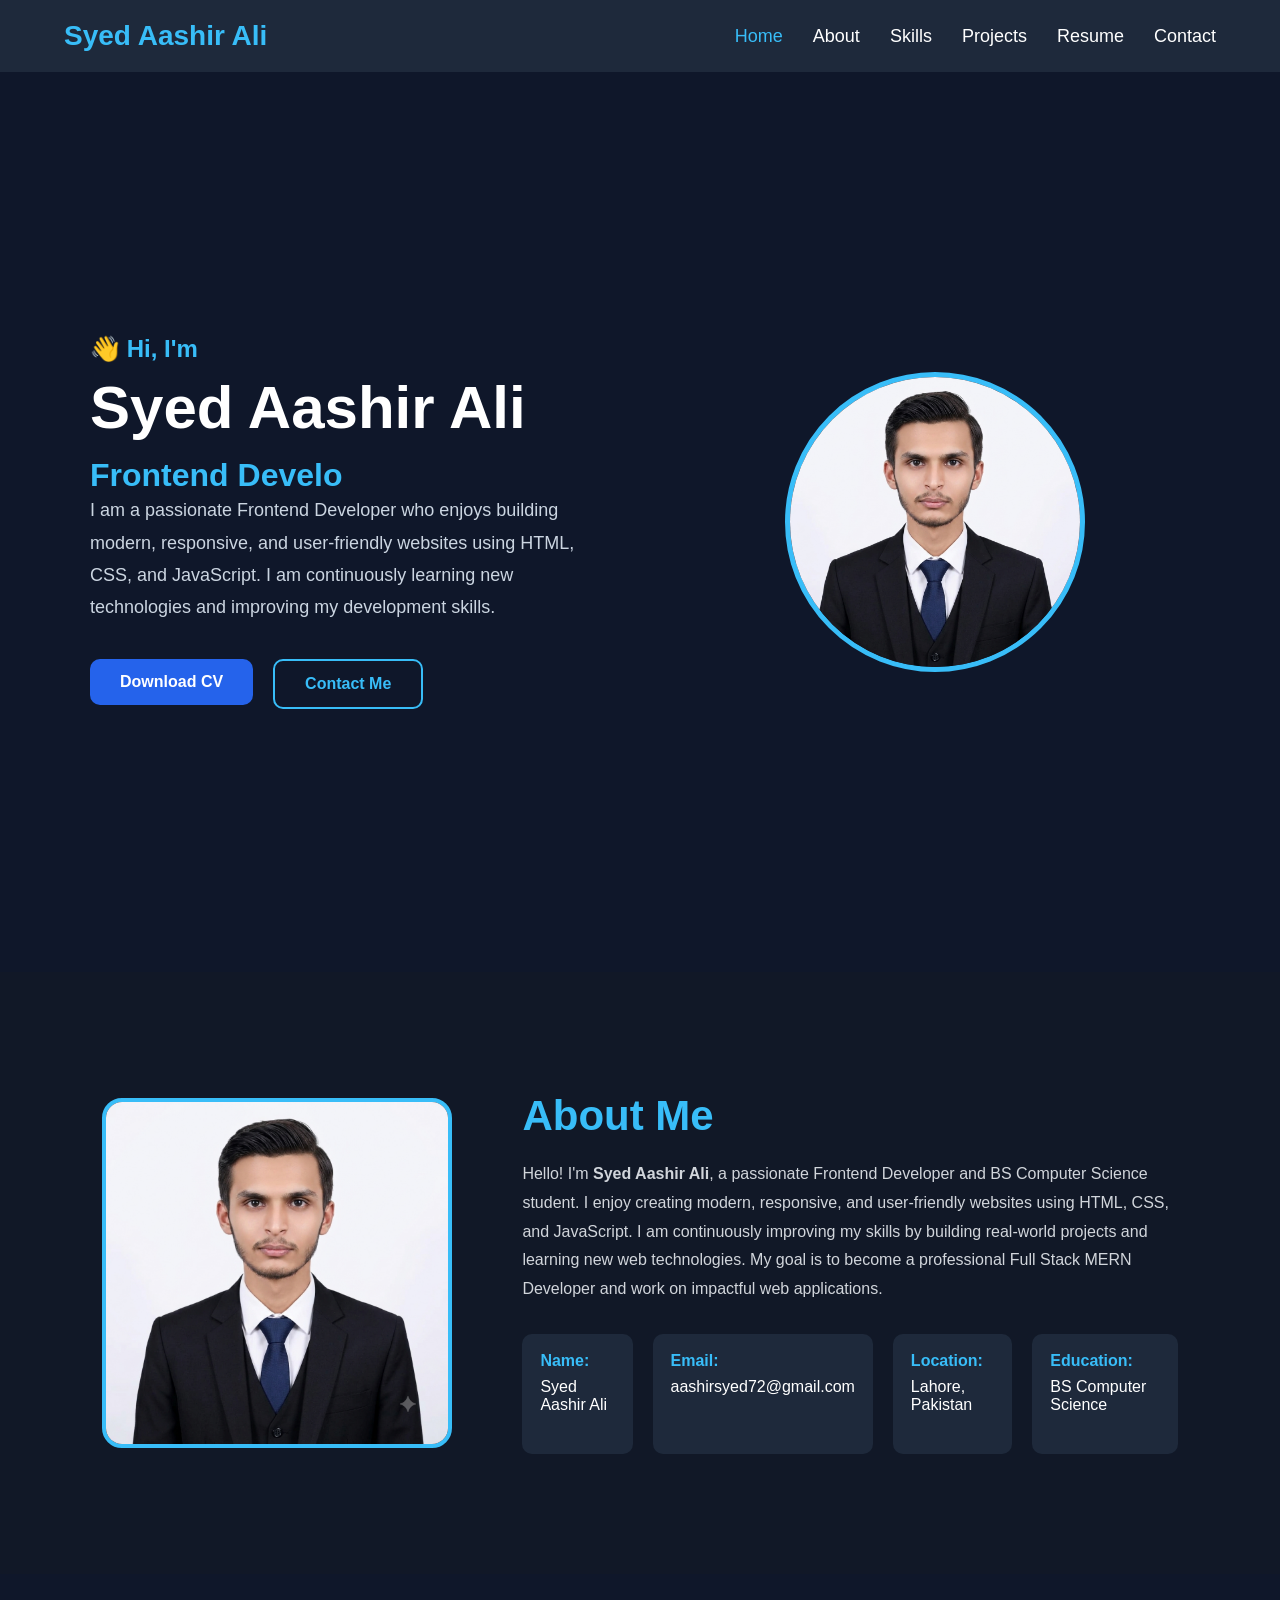
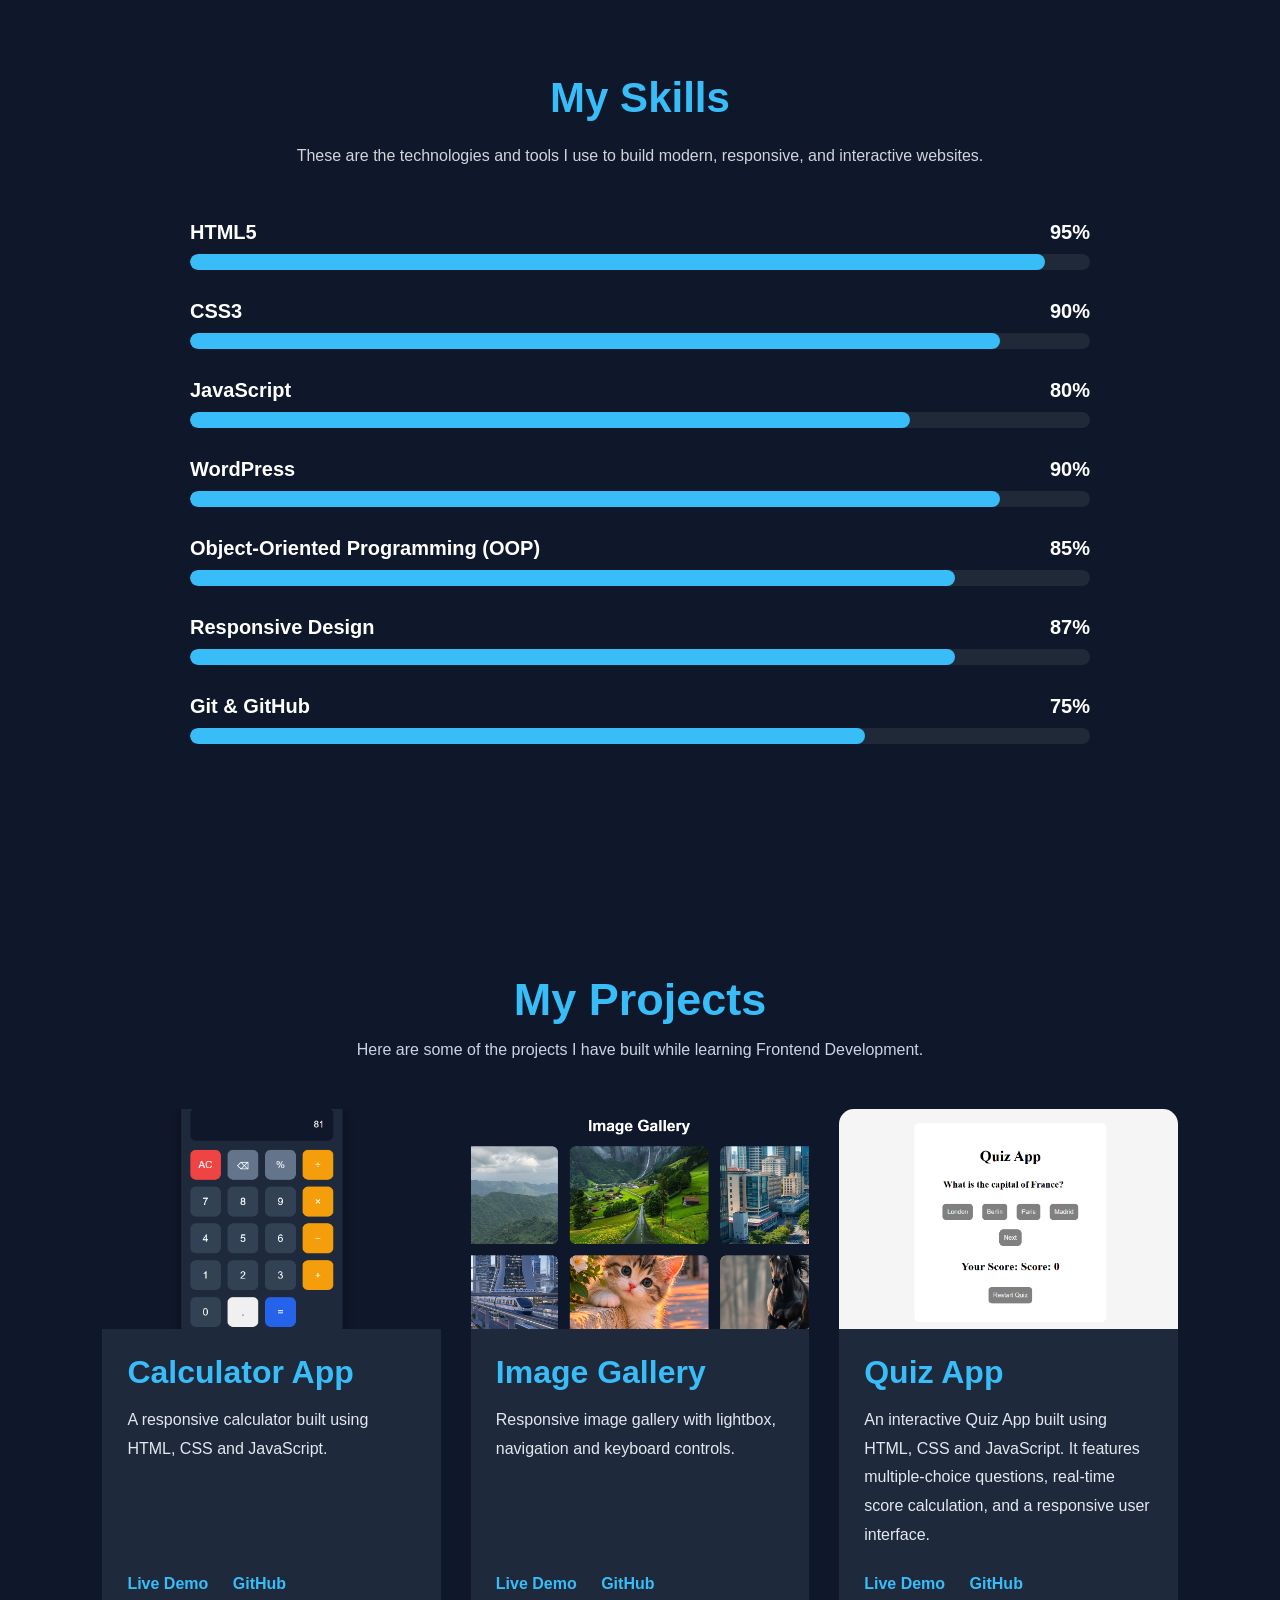
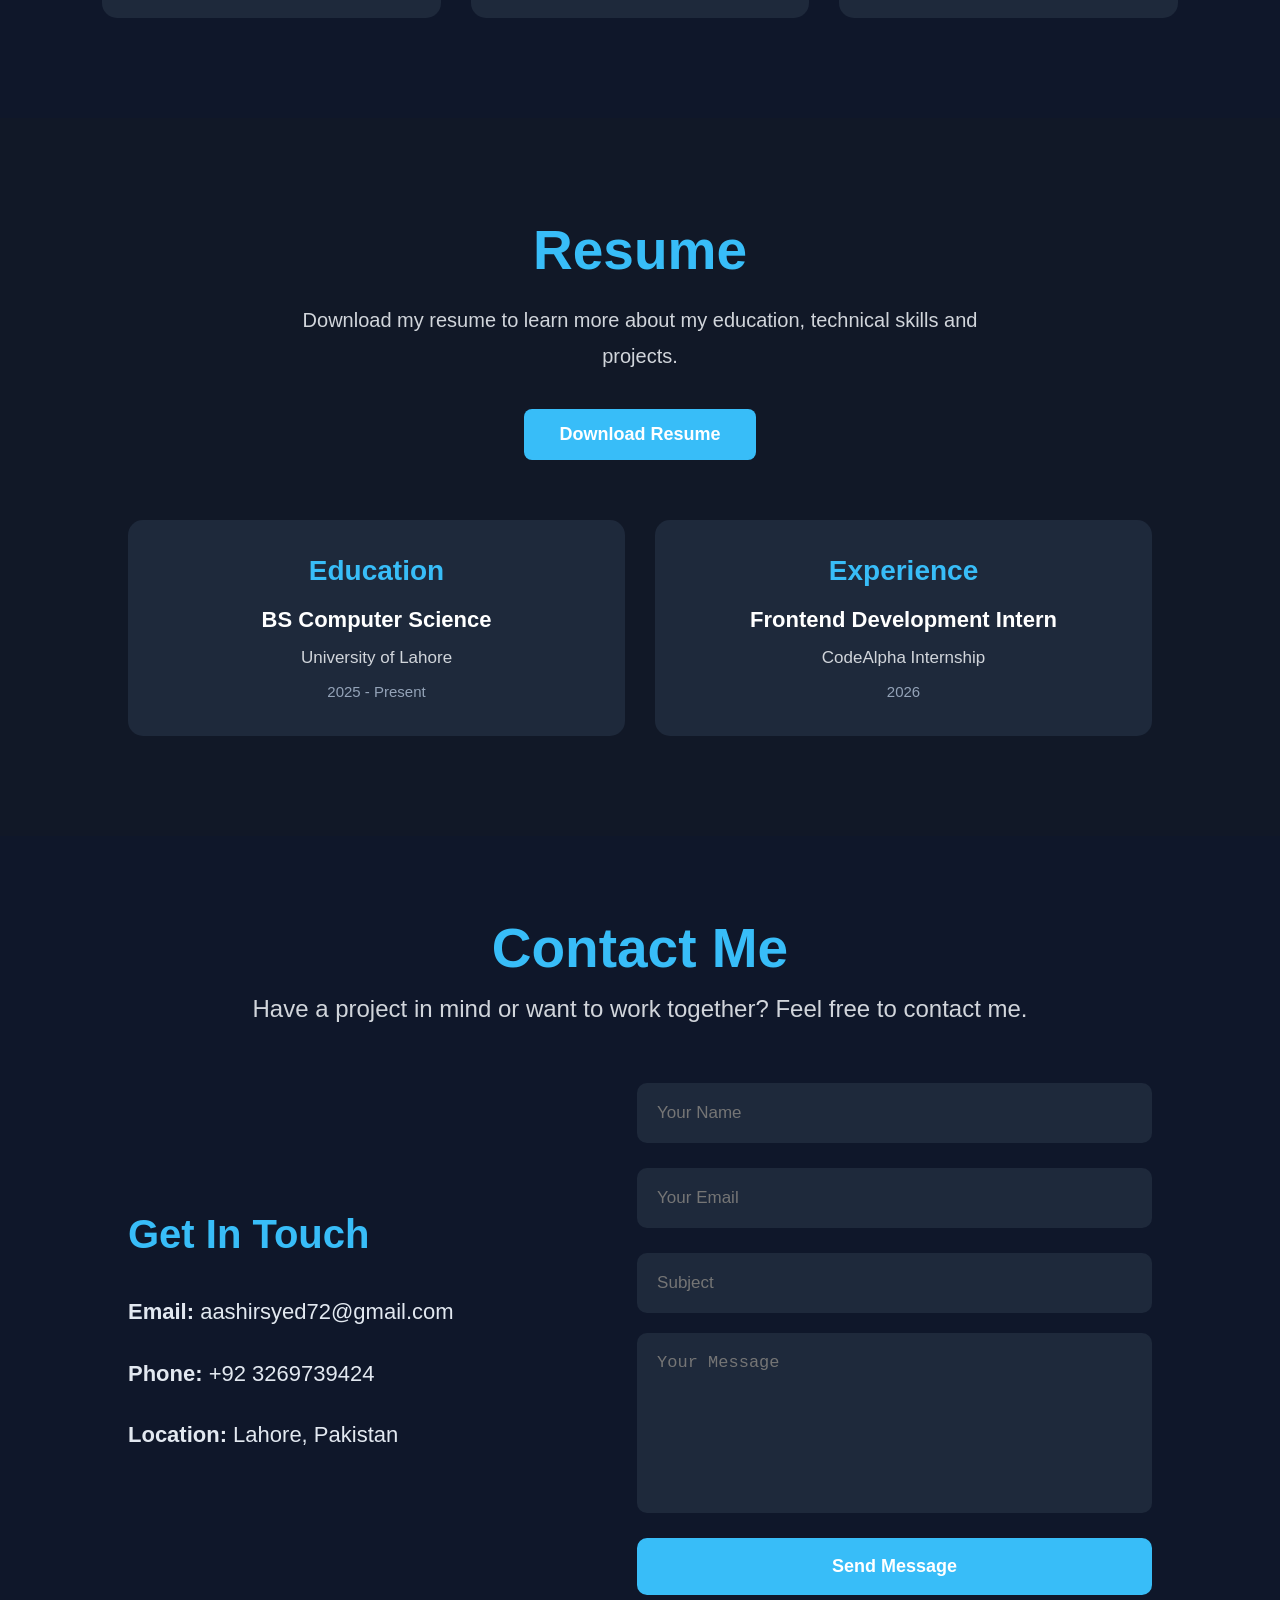
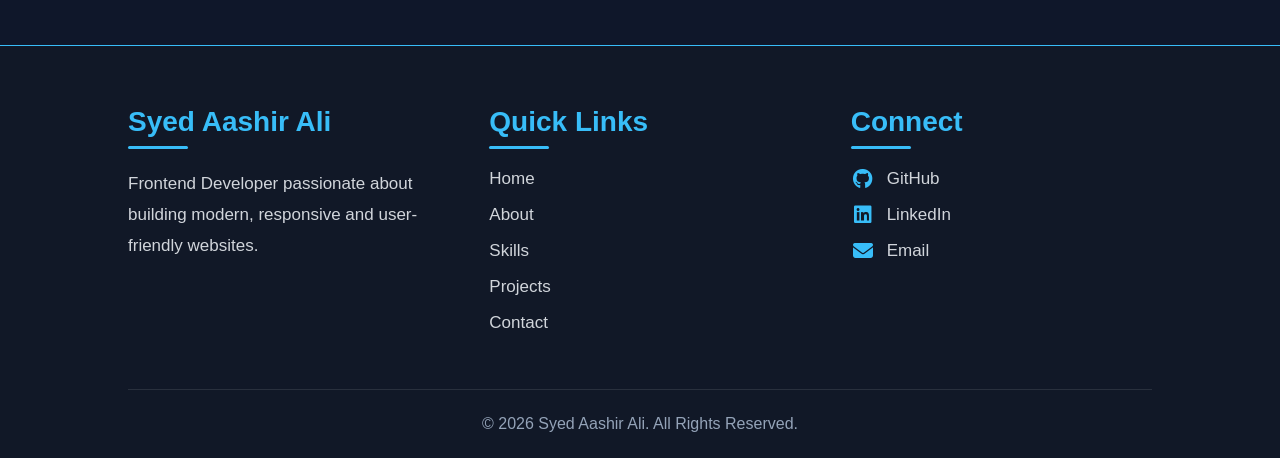
==== index.html @ c46da933 "Update index.html" ====
<!DOCTYPE html>
<html lang="en">

<head>
    <meta charset="UTF-8">
    <meta name="viewport" content="width=device-width, initial-scale=1.0">
    <title>Syed Aashir Ali | Frontend & JavaScript Developer</title>

    <meta name="description"
        content="Syed Aashir Ali - JavaScript Developer and Frontend Developer. Explore my projects, skills, resume, and web development portfolio.">

    <meta name="author" content="Syed Aashir Ali">

    <meta name="robots" content="index, follow">

    <meta property="og:title" content="Syed Aashir Ali | JavaScript Developer">

    <meta property="og:description"
        content="Explore the portfolio of Syed Aashir Ali, a JavaScript and Frontend Developer showcasing projects, skills, and web development experience.">

    <meta property="og:type" content="website">

    <meta property="og:url" content="https://aashirbycodes.github.io/CodeAlpha_Portfolio/">
    <link rel="canonical" href="https://aashirbycodes.github.io/CodeAlpha_Portfolio/">

    <link rel="stylesheet" href="style.css">
    <link rel="icon" href="Images/Profile.webp">
    <link rel="stylesheet" href="https://cdnjs.cloudflare.com/ajax/libs/font-awesome/6.7.2/css/all.min.css">

    <script type="application/ld+json">
{
  "@context": "https://schema.org",
  "@type": "Person",
  "name": "Syed Aashir Ali",
  "url": "https://aashirbycodes.github.io/CodeAlpha_Portfolio/",
  "image": "https://aashirbycodes.github.io/CodeAlpha_Portfolio/Images/Profile.webp",
  "jobTitle": "JavaScript Developer",
  "description": "JavaScript and Frontend Developer specializing in HTML, CSS, and JavaScript.",
  "sameAs": [
    "https://aashirbycodes.github.io/CodeAlpha_Portfolio/",
    "https://www.linkedin.com/in/syed-aashir-ali-5aa7aa278/"
  ]
}
</script>
</head>

<body>
    <!--Header Section-->

    <header>
        <nav class="container">
            <div class="logo">
                <h2>Syed Aashir Ali</h2>
            </div>

            <ul class="nav-links">
                <li><a href="#home">Home</a></li>
                <li><a href="#about">About</a></li>
                <li><a href="#skills">Skills</a></li>
                <li><a href="#projects">Projects</a></li>
                <li><a href="#resume">Resume</a></li>
                <li><a href="#contact">Contact</a></li>
            </ul>

            <div class="menu-btn">
                ☰
            </div>
        </nav>
    </header>


    <!--Hero Section-->

    <section id="home">
        <div class="hero-content">

            <div class="hero-text">

                <h3>👋 Hi, I'm</h3>

                <h1>Syed Aashir Ali</h1>

                <h2>
                    <span id="typing-text"></span>
                </h2>

                <p>I am a passionate Frontend Developer who enjoys building modern, responsive, and user-friendly
                    websites using HTML, CSS, and JavaScript. I am continuously learning new technologies and improving
                    my development skills.</p>

                <div class="hero-buttons">
                    <a href="Resume.pdf" download>
                        <button>Download CV</button>
                    </a>

                    <a href="#contact">
                        <button>Contact Me</button>
                    </a>
                </div>

            </div>

            <div class="hero-image">

                <img src="Images/Profile.webp" alt="profile">

            </div>

        </div>
    </section>

    <!-- About Section -->

    <section id="about">

        <div class="about-container">

            <div class="about-image">
                <img src="Images/Profile.webp" alt="Profile Image">
            </div>

            <div class="about-content">

                <h2>About Me</h2>

                <p>
                    Hello! I'm <strong>Syed Aashir Ali</strong>, a passionate Frontend Developer and BS Computer Science
                    student.
                    I enjoy creating modern, responsive, and user-friendly websites using HTML, CSS, and JavaScript.
                    I am continuously improving my skills by building real-world projects and learning new web
                    technologies.
                    My goal is to become a professional Full Stack MERN Developer and work on impactful web
                    applications.
                </p>

                <div class="about-info">

                    <div class="info-item">
                        <strong>Name:</strong>
                        <span>Syed Aashir Ali</span>
                    </div>

                    <div class="info-item">
                        <strong>Email:</strong>
                        <span>aashirsyed72@gmail.com</span>
                    </div>

                    <div class="info-item">
                        <strong>Location:</strong>
                        <span>Lahore, Pakistan</span>
                    </div>

                    <div class="info-item">
                        <strong>Education:</strong>
                        <span>BS Computer Science</span>
                    </div>

                </div>

            </div>

        </div>

    </section>


    <!-- Skills Section -->

    <section id="skills">

        <div class="skills-container">

            <h2>My Skills</h2>

            <p>
                These are the technologies and tools I use to build modern,
                responsive, and interactive websites.
            </p>

            <!-- HTML -->

            <div class="skill">
                <div class="skill-info">
                    <span>HTML5</span>
                    <span>95%</span>
                </div>

                <div class="progress-bar">
                    <div class="progress html"></div>
                </div>
            </div>

            <!-- CSS -->

            <div class="skill">
                <div class="skill-info">
                    <span>CSS3</span>
                    <span>90%</span>
                </div>

                <div class="progress-bar">
                    <div class="progress css"></div>
                </div>
            </div>

            <!-- JavaScript -->

            <div class="skill">
                <div class="skill-info">
                    <span>JavaScript</span>
                    <span>80%</span>
                </div>

                <div class="progress-bar">
                    <div class="progress js"></div>
                </div>
            </div>

            <!-- WordPress -->

            <div class="skill">
                <div class="skill-info">
                    <span>WordPress</span>
                    <span>90%</span>
                </div>

                <div class="progress-bar">
                    <div class="progress wordpress"></div>
                </div>
            </div>

            <!-- OOP -->

            <div class="skill">
                <div class="skill-info">
                    <span>Object-Oriented Programming (OOP)</span>
                    <span>85%</span>
                </div>

                <div class="progress-bar">
                    <div class="progress oop"></div>
                </div>
            </div>

            <!-- Responsive Design -->

            <div class="skill">
                <div class="skill-info">
                    <span>Responsive Design</span>
                    <span>87%</span>
                </div>

                <div class="progress-bar">
                    <div class="progress responsive"></div>
                </div>
            </div>

            <!-- Git & GitHub -->

            <div class="skill">
                <div class="skill-info">
                    <span>Git & GitHub</span>
                    <span>75%</span>
                </div>

                <div class="progress-bar">
                    <div class="progress git"></div>
                </div>
            </div>

        </div>

    </section>

    <!--Projects Section-->
    <section id="projects">

        <div class="projects-container">

            <h2>My Projects</h2>

            <p>Here are some of the projects I have built while learning Frontend Development.</p>

            <div class="project-grid">

                <div class="project-card">

                    <img src="Images/Calculator.png" alt="Calculator">

                    <div class="project-content">

                        <h3>Calculator App</h3>

                        <p>
                            A responsive calculator built using HTML, CSS and JavaScript.
                        </p>

                        <div class="project-buttons">
                            <a href="https://aashirbycodes.github.io/CodeAlpha_CalculatorProject/">Live Demo</a>
                            <a href="https://github.com/aashirbycodes/CodeAlpha_CalculatorProject">GitHub</a>
                        </div>

                    </div>

                </div>

                <div class="project-card">

                    <img src="Images/Image Gallery.png" alt="Image Gallery">

                    <div class="project-content">

                        <h3>Image Gallery</h3>

                        <p>
                            Responsive image gallery with lightbox, navigation and keyboard controls.
                        </p>

                        <div class="project-buttons">
                            <a href="https://aashirbycodes.github.io/CodeAlpha_Image-Gallery/">Live Demo</a>
                            <a href="https://github.com/aashirbycodes/CodeAlpha_Image-Gallery">GitHub</a>
                        </div>

                    </div>

                </div>

                <div class="project-card">

                    <img src="Images/Quiz App.png" alt="Quiz App">

                    <div class="project-content">

                        <h3>Quiz App</h3>

                        <p>
                            An interactive Quiz App built using HTML, CSS and JavaScript. It features multiple-choice
                            questions, real-time score calculation, and a responsive user interface.
                        </p>

                        <div class="project-buttons">
                            <a href="https://aashirbycodes.github.io/Quiz-App/">Live Demo</a>
                            <a href="https://github.com/aashirbycodes/Quiz-App">GitHub</a>
                        </div>

                    </div>

                </div>

            </div>

        </div>

    </section>

    <!--Resume Section-->

    <section id="resume">

        <div class="resume-container">

            <h2>Resume</h2>

            <p>
                Download my resume to learn more about my education,
                technical skills and projects.
            </p>

            <a href="Syed Aashir Ali CV.pdf" download class="resume-btn">
                Download Resume
            </a>

            <div class="resume-grid">

                <div class="resume-card">

                    <h3>Education</h3>

                    <h4>BS Computer Science</h4>

                    <p>University of Lahore</p>

                    <span>2025 - Present</span>

                </div>

                <div class="resume-card">

                    <h3>Experience</h3>

                    <h4>Frontend Development Intern</h4>

                    <p>CodeAlpha Internship</p>

                    <span>2026</span>

                </div>

            </div>

        </div>

    </section>

    <!-- Contact Section -->

    <section id="contact">

        <div class="contact-container">

            <h2>Contact Me</h2>

            <p>
                Have a project in mind or want to work together?
                Feel free to contact me.
            </p>

            <div class="contact-content">

                <div class="contact-info">

                    <h3>Get In Touch</h3>

                    <p><strong>Email:</strong> aashirsyed72@gmail.com</p>

                    <p><strong>Phone:</strong> +92 3269739424</p>

                    <p><strong>Location:</strong> Lahore, Pakistan</p>

                </div>

                <form class="contact-form">

                    <input type="text" placeholder="Your Name" required>
                    <small id="name-error"></small>

                    <input type="email" placeholder="Your Email" required>
                    <small id="email-error"></small>

                    <input type="text" placeholder="Subject">

                    <textarea placeholder="Your Message" rows="6"></textarea>
                    <small id="message-error"></small>

                    <button type="submit">Send Message</button>
                    <p id="success-message"></p>
                </form>

            </div>

        </div>

    </section>

    <!--Footer Section-->

    <footer>

        <div class="footer-container">

            <div class="footer-box">
                <h3>Syed Aashir Ali</h3>

                <p>
                    Frontend Developer passionate about building modern,
                    responsive and user-friendly websites.
                </p>
            </div>

            <div class="footer-box">

                <h3>Quick Links</h3>

                <a href="#home">Home</a>
                <a href="#about">About</a>
                <a href="#skills">Skills</a>
                <a href="#projects">Projects</a>
                <a href="#contact">Contact</a>

            </div>

            <div class="footer-box">

                <h3>Connect</h3>

                <a href="https://github.com/aashirbycodes" target="_blank">
                    <i class="fa-brands fa-github"></i> GitHub
                </a>

                <a href="https://www.linkedin.com/in/syed-aashir-ali-5aa7aa278/" target="_blank">
                    <i class="fa-brands fa-linkedin"></i> LinkedIn
                </a>

                <a href="mailto:aashirsyed72@gmail.com">
                    <i class="fa-solid fa-envelope"></i> Email
                </a>

            </div>

        </div>

        <div class="footer-bottom">
            <p>© 2026 Syed Aashir Ali. All Rights Reserved.</p>
        </div>

    </footer>
    <button class="scroll-top">↑</button>

    <script src="script.js"></script>
</body>

</html>
---- style.css ----
* {
    margin: 0px;
    padding: 0px;
    box-sizing: border-box;
}

body {
    font-family: Arial, Helvetica, sans-serif;
    background-color: #0f172a;
    color: white;
}

html {
    scroll-behavior: smooth;
}

.container {
    max-width: 1200px;
    width: 90%;
    margin: auto;
}

header {
    background-color: #1e293b;
    position: sticky;
    top: 0;
    z-index: 1000;
}

nav {
    display: flex;
    justify-content: space-between;
    align-items: center;
    padding: 20px 0;
}

.logo h2 {
    font-size: 28px;
    color: #38bdf8;
    cursor: pointer;
}

.nav-links {
    display: flex;
    list-style: none;
    gap: 30px;
}

.nav-links a {
    text-decoration: none;
    color: white;
    font-size: 18px;
    transition: color .3s ease;
}

.nav-links a:hover {
    color: #38bdf8;
}
.nav-links a.active{
    color: #38bdf8;
}

.menu-btn {
    display: none;
    font-size: 30px;
    cursor: pointer;
}
section{
    opacity: 0;
    transform: translateY(60px);
    transition: all 0.8s ease;
}

section.show{
    opacity: 1;
    transform: translateY(0);
}

#home {
    min-height: 100vh;
    display: flex;
    align-items: center;
}

.hero-content {
    display: flex;
    justify-content: space-between;
    align-items: center;
    gap: 80px;
    max-width: 1200px;
    margin: auto;
    min-height: 90vh;
    padding: 0 50px;
}

.hero-text {
    flex: 1;
}

.hero-text h3 {
    font-size: 24px;
    color: #38bdf8;
    margin-bottom: 10px;
}

.hero-text h1 {
    font-size: 60px;
    margin-bottom: 15px;
}

.hero-text #typing-text{
    font-size: 32px;
    color: #38bdf8;
    margin-bottom: 20px;
}

.hero-text p {
    font-size: 18px;
    line-height: 1.8;
    margin-bottom: 30px;
    color: #cbd5e1;
}

.hero-buttons {
    display: flex;
    gap: 20px;
    margin-top: 35px;

}

.hero-buttons button {

    padding: 14px 30px;
    border: none;
    border-radius: 10px;
    cursor: pointer;
    font-size: 16px;
    font-weight: bold;
    transition: all .3s ease;
}

.hero-buttons a:first-child button {
    background-color: #2563eb;
    color: white;
}

.hero-buttons a:last-child button {
    background-color: transparent;
    border: 2px solid #38bdf8;
    color: #38bdf8;
}

.hero-buttons button:hover {
    transform: translateY(-4px);
}

.hero-image {
    flex: 1;
    display: flex;
    justify-content: center;
}

.hero-image img {
    width: 300px;
    height: 300px;
    object-fit: cover;
    border-radius: 50%;
    border: 5px solid #38bdf8;
    ;
}

#about {
    background-color: #111827;
    color: white;
    padding: 120px 8%;
}

.about-container {
    max-width: 1200px;
    margin: auto;
    display: flex;
    justify-content: space-between;
    align-items: center;
    gap: 70px;
}

.about-image {
    flex: 1;
    display: flex;
    justify-content: center;
}

.about-image img {
    width: 350px;
    border-radius: 20px;
    border: 4px solid #38bdf8;

}

.about-content h2 {
    font-size: 42px;
    margin-bottom: 20px;
    color: #38bdf8;
}

.about-content p {
    color: #d1d5db;
    line-height: 1.8;
    margin-bottom: 30px;
    max-width: 700px;
}

.about-info {
    display: flex;
    grid-template-columns: repeat(2, 1fr);
    gap: 20px;
}

.info-item {
    background-color: #1e293b;
    padding: 18px;
    border-radius: 10px;
    min-height: 120px;
}

.info-item strong {
    display: flex;
    color: #38bdf8;
    margin-bottom: 8px;
}

.info-item span {
    color: white;
}

#skills {
    background-color: #0f172a;
    color: white;
    padding: 100px 8%;
}

.skills-container {
    max-width: 900px;
    margin: auto;
}

.skills-container h2 {
    text-align: center;
    font-size: 42px;
    color: #38bdf8;
    margin-bottom: 20px;
}

.skills-container p {
    text-align: center;
    color: #d1d5db;
    margin-bottom: 50px;
    line-height: 1.8;
}

.skill {
    margin-bottom: 30px;
}

.skill-info {
    display: flex;
    justify-content: space-between;
    align-items: center;
    width: 100%;
    margin-bottom: 10px;
}

.skill-info span {
    font-size: 20px;
    font-weight: 600;
}

.progress-bar {
    width: 100%;
    height: 16px;
    background: #1f2937;
    border-radius: 50px;
    overflow: hidden;
}

.progress {
    height: 100%;
    background: #38bdf8;
    border-radius: 50px;
}


.html {
    width: 95%;
}

.css {
    width: 90%;
}

.js {
    width: 80%;
}

.responsive {
    width: 85%;
}

.git {
    width: 75%;
}

.wordpress {
    width: 90%;
}

.oop {
    width: 85%;
}

@keyframes fillBar {

    from {
        width: 0;
    }

}

#projects {
    padding: 100px 8%;
}

.projects-container h2 {
    text-align: center;
    font-size: 45px;
    color: #38bdf8;
    margin-bottom: 15px;
}

.projects-container>p {
    text-align: center;
    color: #cbd5e1;
    margin-bottom: 50px;
}

.project-grid {
    display: grid;
    grid-template-columns: repeat(auto-fit, minmax(320px, 1fr));
    gap: 30px;
}

.project-card {
    background: #1e293b;
    border-radius: 15px;
    overflow: hidden;
    display: flex;
    flex-direction: column;
    transition: .3s;
}

.project-card:hover {
    transform: translateY(-10px);
}

.project-card img {
    width: 100%;
    height: 220px;
    object-fit: cover;
}

.project-content {
    padding: 25px;
    display: flex;
    flex-direction: column;
    flex: 1;
}

.project-content h3 {
    color: #38bdf8;
    font-size: 32px;
    margin-bottom: 15px;
}

.project-content p {
    color: #e2e8f0;
    line-height: 1.8;
    flex: 1;
}

.project-buttons {
    margin-top: 25px;
}

.project-buttons a {
    text-decoration: none;
    color: #38bdf8;
    font-weight: 600;
    margin-right: 20px;
}

.project-buttons a:hover {
    color: white;
}

#resume {
    padding: 100px 10%;
    background-color: #111827;
    color: white;
}

.resume-container {
    max-width: 1200px;
    margin: auto;
    text-align: center;
}

.resume-container h2 {
    font-size: 55px;
    margin-bottom: 20px;
    color: #38bdf8;
}

.resume-container p {
    font-size: 20px;
    margin: auto;
    line-height: 1.8;
    color: #d1d5db;
    max-width: 700px;
}

.resume-btn {
    display: inline-block;
    padding: 15px 35px;
    margin-top: 35px;
    border-radius: 8px;
    text-decoration: none;
    background: #38bdf8;
    transition: .3s;
    font-size: 18px;
    font-weight: 600;
    color: white;
}

.resume-btn:hover {
    background-color: #0ea5e9;
    transform: translateY(-5px);
}

.resume-grid {
    margin-top: 60px;
    display: grid;
    gap: 30px;
    grid-template-columns: repeat(2, 1fr);
}

.resume-card {
    padding: 35px;
    border-radius: 15px;
    text-align: center;
    background-color: #1e293b;
    transition: .3s;
}

.resume-card:hover {
    transform: translateY(-10px);
    box-shadow: 0 10px 25px rgba(56, 189, 248, .3);
}

.resume-card h3 {
    font-size: 28px;
    margin-bottom: 20px;
    color: #38bdf8;
}

.resume-card h4 {
    font-size: 22px;
    margin-bottom: 10px;
}

.resume-card p {
    color: #d1d5db;
    font-size: 17px;
    margin-bottom: 10px;
}

.resume-card span {
    color: #94a3b8;
    font-size: 15px;
}

#contact {
     padding: 80px 10% 40px;
    background-color: #0f172a;
    color: white;
}

.contact-container {
    max-width: 1200px;
    margin: auto;
}

.contact-container h2 {
    font-size: 55px;
    color: #38bdf8;
    text-align: center;
    margin-bottom: 15px;
}

.contact-container > p {
    font-size: 24px;
    color: #d1d5db;
    text-align: center;
    margin-bottom: 60px;
}

.contact-content {
    display: flex;
    justify-content: space-between;
    align-items: center;   /* Left aur right center me */
    gap: 80px;
}

.contact-info {
    flex: 1;
    display: flex;
    flex-direction: column;
    justify-content: center;
}

.contact-info h3 {
    font-size: 40px;
    color: #38bdf8;
    margin-bottom: 35px;
}

.contact-info p {
    font-size: 22px;
    color: #e2e8f0;
    margin-bottom: 22px;
    line-height: 1.8;
}


.contact-form {
    flex: 1.2;
    display: flex;
    flex-direction: column;
}

.contact-form input,
.contact-form textarea {
    width: 100%;
    padding: 18px;
    margin-bottom: 20px;
    border: 2px solid transparent;
    border-radius: 10px;
    outline: none;
    background: #1e293b;
    color: white;
    font-size: 17px;
    transition: .3s;
}

.contact-form input:focus,
.contact-form textarea:focus {
    border-color: #38bdf8;
}

.contact-form textarea {
    resize: none;
    height: 180px;
}
#name-error,
#email-error,
#message-error {
    color: #ff4d4d;
    font-size: 14px;
    display: block;
    margin-top: 5px;
}

.contact-form button {
    width: 100%;
    padding: 18px;
    border: none;
    border-radius: 10px;
    background: #38bdf8;
    color: white;
    font-size: 18px;
    font-weight: 600;
    cursor: pointer;
    transition: .3s;
}

.contact-form button:hover {
    background: #0ea5e9;
    transform: translateY(-3px);
}

#success-message {
    color: #22c55e;
    font-size: 15px;
    margin-top: 10px;
}
footer{
    background: #111827;
    border-top: 1px solid #38bdf8;
    padding: 60px 10% 25px;
}

.footer-container{
    max-width: 1200px;
    margin: auto;
    display: grid;
    grid-template-columns: repeat(3,1fr);
    gap: 60px;
}

.footer-box h3{
    color: #38bdf8;
    font-size: 28px;
    margin-bottom: 20px;
}
.footer-box h3::after{
    content: "";
    display: block;
    width: 60px;
    height: 3px;
    background: #38bdf8;
    margin-top: 8px;
    border-radius: 5px;
}
.footer-box p{
    color: #d1d5db;
    font-size: 17px;
    line-height: 1.8;
}


.footer-box a{
    display: flex;
    align-items: center;
    gap: 12px;
    text-decoration: none;
    color: #d1d5db;
    font-size: 17px;
    margin-bottom: 16px;
    transition: all .3s ease;
}

.footer-box a:hover{
    color: #38bdf8;
    transform: translateX(8px);
}

.footer-box i{
    color: #38bdf8;
    font-size: 20px;
    width: 24px;
    text-align: center;
}

.footer-bottom{
    border-top: 1px solid rgba(255,255,255,.1);
    margin-top: 40px;
    padding-top: 25px;
    text-align: center;
}

.footer-bottom p{
    color: #94a3b8;
    font-size: 16px;
}
.scroll-top{
   visibility: hidden;
   position: fixed;
   bottom: 30px;
   right: 30px;
   width: 45px;
   height: 45px;
   border: none;
   border-radius: 50%;
   background-color: #38bdf8;
   color: #111827;
   font-size: 22px;
   cursor: pointer;
   opacity: 0;
}
.scroll-top.show{
   opacity: 1;
   visibility: visible;
}


/* ============================= */
/* RESPONSIVE DESIGN */
/* ============================= */

/* Large Laptop / Small Desktop */
@media (max-width: 1200px) {

    .hero-content,
    .about-container,
    .contact-content {
        gap: 40px;
    }

    .hero-content {
        padding: 0 30px;
    }

    #about,
    #skills,
    #projects,
    #resume,
    #contact {
        padding-left: 6%;
        padding-right: 6%;
    }

}


/* ============================= */
/* Tablet / Small Laptop */
/* ============================= */

@media (max-width: 992px) {

    /* Navbar */
    .nav-links {
        gap: 20px;
    }

    .nav-links a {
        font-size: 16px;
    }

    .logo h2 {
        font-size: 24px;
    }


    /* Hero */
    .hero-content {
        flex-direction: column-reverse;
        justify-content: center;
        text-align: center;
        gap: 40px;
        min-height: auto;
        padding: 100px 30px;
    }

    .hero-text {
        width: 100%;
    }

    .hero-text h1 {
        font-size: 48px;
    }

    #typing-text {
        font-size: 28px;
    }

    .hero-text p {
        font-size: 17px;
        max-width: 700px;
        margin-left: auto;
        margin-right: auto;
    }

    .hero-buttons {
        justify-content: center;
    }

    .hero-image img {
        width: 250px;
        height: 250px;
    }


    /* About */
    #about {
        padding-top: 90px;
        padding-bottom: 90px;
    }

    .about-container {
        flex-direction: column;
        text-align: center;
        gap: 40px;
    }

    .about-image img {
        width: 300px;
        max-width: 100%;
    }

    .about-content {
        width: 100%;
    }

    .about-content p {
        margin-left: auto;
        margin-right: auto;
    }

    .about-info {
        display: grid;
        grid-template-columns: repeat(2, 1fr);
        gap: 15px;
    }


    /* Skills */
    #skills {
        padding-top: 90px;
        padding-bottom: 90px;
    }

    .skills-container {
        width: 100%;
    }


    /* Projects */
    #projects {
        padding-top: 90px;
        padding-bottom: 90px;
    }

    .project-grid {
        grid-template-columns: repeat(2, 1fr);
        gap: 20px;
    }

    .project-content h3 {
        font-size: 26px;
    }


    /* Resume */
    .resume-grid {
        grid-template-columns: 1fr;
    }


    /* Contact */
    #contact {
        padding-top: 80px;
    }

    .contact-content {
        flex-direction: column;
        gap: 50px;
    }

    .contact-info,
    .contact-form {
        width: 100%;
    }

    .contact-info {
        text-align: center;
    }


    /* Footer */
    .footer-container {
        grid-template-columns: repeat(2, 1fr);
        gap: 40px;
    }

}


/* ============================= */
/* Mobile */
/* ============================= */

@media (max-width: 768px) {

    /* Prevent horizontal overflow */
    html,
    body {
        overflow-x: hidden;
    }


    /* Navbar */
    nav {
        position: relative;
        padding: 15px 20px;
    }

    .logo h2 {
        font-size: 22px;
    }

    .menu-btn {
        display: block;
        font-size: 28px;
    }

    .nav-links {
        display: none;
        position: absolute;
        top: 100%;
        left: 0;
        width: 100%;
        padding: 20px;
        background-color: #1e293b;
        flex-direction: column;
        align-items: center;
        gap: 20px;
        z-index: 1000;
    }

    .nav-links.show {
        display: flex;
    }

    .nav-links a {
        font-size: 17px;
    }


    /* Hero */
    #home {
        min-height: auto;
    }

    .hero-content {
        width: 100%;
        padding: 80px 20px;
        gap: 35px;
    }

    .hero-text h3 {
        font-size: 20px;
    }

    .hero-text h1 {
        font-size: 38px;
        line-height: 1.2;
    }

    #typing-text {
        font-size: 24px;
        line-height: 1.4;
    }

    .hero-text p {
        font-size: 16px;
        line-height: 1.7;
    }

    .hero-buttons {
        flex-direction: column;
        align-items: center;
        gap: 15px;
    }

    .hero-buttons a {
        width: 100%;
        display: flex;
        justify-content: center;
    }

    .hero-buttons button {
        width: 220px;
    }

    .hero-image img {
        width: 220px;
        height: 220px;
    }


    /* About */
    #about {
        padding: 80px 20px;
    }

    .about-container {
        width: 100%;
        gap: 35px;
    }

    .about-image {
        width: 100%;
    }

    .about-image img {
        width: 250px;
        max-width: 100%;
    }

    .about-content {
        width: 100%;
    }

    .about-content h2,
    .skills-container h2,
    .projects-container h2,
    .resume-container h2,
    .contact-container h2 {
        font-size: 34px;
        line-height: 1.2;
    }

    .about-content p {
        font-size: 15px;
        line-height: 1.7;
    }

    .about-info {
        display: grid;
        grid-template-columns: 1fr;
        gap: 15px;
        width: 100%;
    }

    .info-item {
        width: 100%;
        min-height: auto;
    }


    /* Skills */
    #skills {
        padding: 80px 20px;
    }

    .skills-container {
        width: 100%;
    }

    .skills-container p {
        font-size: 15px;
        line-height: 1.7;
    }

    .skill-info span {
        font-size: 17px;
    }


    /* Projects */
    #projects {
        padding: 80px 20px;
    }

    .projects-container {
        width: 100%;
    }

    .project-grid {
        grid-template-columns: 1fr;
        gap: 25px;
    }

    .project-card {
        width: 100%;
    }

    .project-card img {
        height: 200px;
    }

    .project-content {
        padding: 20px;
    }

    .project-content h3 {
        font-size: 25px;
    }

    .project-content p {
        font-size: 15px;
        line-height: 1.7;
    }


    /* Resume */
    #resume {
        padding: 80px 20px;
    }

    .resume-container {
        width: 100%;
    }

    .resume-container h2 {
        font-size: 34px;
    }

    .resume-container p {
        font-size: 16px;
        line-height: 1.7;
    }

    .resume-grid {
        grid-template-columns: 1fr;
        gap: 20px;
    }

    .resume-card {
        padding: 25px 20px;
    }

    .resume-card h3 {
        font-size: 25px;
    }

    .resume-card h4 {
        font-size: 20px;
    }


    /* Contact */
    #contact {
        padding: 70px 20px 40px;
    }

    .contact-container {
        width: 100%;
    }

    .contact-container > p {
        font-size: 17px;
        line-height: 1.7;
        margin-bottom: 40px;
    }

    .contact-content {
        width: 100%;
        gap: 40px;
    }

    .contact-info,
    .contact-form {
        width: 100%;
    }

    .contact-info h3 {
        font-size: 30px;
    }

    .contact-info p {
        font-size: 17px;
        line-height: 1.7;
    }

    .contact-form input,
    .contact-form textarea,
    .contact-form button {
        font-size: 16px;
    }


    /* Footer */
    footer {
        padding: 50px 20px 25px;
    }

    .footer-container {
        grid-template-columns: 1fr;
        gap: 35px;
        text-align: center;
    }

    .footer-box h3 {
        font-size: 25px;
    }

    .footer-box h3::after {
        margin: 8px auto;
    }

    .footer-box a {
        justify-content: center;
    }


    /* Scroll Top */
    .scroll-top {
        width: 42px;
        height: 42px;
        right: 15px;
        bottom: 15px;
        font-size: 20px;
    }

}


/* ============================= */
/* Small Mobile */
/* ============================= */

@media (max-width: 480px) {

    .container {
        width: 100%;
    }


    /* Navbar */
    nav {
        padding: 14px 15px;
    }

    .logo h2 {
        font-size: 20px;
    }


    /* Hero */
    .hero-content {
        padding: 70px 15px;
    }

    .hero-text h3 {
        font-size: 18px;
    }

    .hero-text h1 {
        font-size: 30px;
    }

    #typing-text {
        font-size: 20px;
    }

    .hero-text p {
        font-size: 14px;
    }

    .hero-buttons button {
        width: 200px;
        padding: 12px 20px;
    }

    .hero-image img {
        width: 180px;
        height: 180px;
    }


    /* About */
    #about {
        padding: 70px 15px;
    }

    .about-image img {
        width: 210px;
    }

    .about-content h2,
    .skills-container h2,
    .projects-container h2,
    .resume-container h2,
    .contact-container h2 {
        font-size: 30px;
    }

    .about-content p {
        font-size: 14px;
    }

    .info-item {
        padding: 15px;
        font-size: 14px;
    }


    /* Skills */
    #skills {
        padding: 70px 15px;
    }

    .skills-container p {
        font-size: 14px;
    }

    .skill-info span {
        font-size: 16px;
    }

    .progress-bar {
        height: 13px;
    }


    /* Projects */
    #projects {
        padding: 70px 15px;
    }

    .projects-container > p {
        font-size: 14px;
        line-height: 1.7;
    }

    .project-card img {
        height: 180px;
    }

    .project-content {
        padding: 18px;
    }

    .project-content h3 {
        font-size: 23px;
    }

    .project-content p {
        font-size: 14px;
    }

    .project-buttons a {
        font-size: 14px;
        margin-right: 12px;
    }


    /* Resume */
    #resume {
        padding: 70px 15px;
    }

    .resume-container p {
        font-size: 15px;
    }

    .resume-card {
        padding: 22px 15px;
    }


    /* Contact */
    #contact {
        padding: 60px 15px 30px;
    }

    .contact-container > p {
        font-size: 15px;
    }

    .contact-info h3 {
        font-size: 27px;
    }

    .contact-info p {
        font-size: 15px;
    }

    .contact-form input,
    .contact-form textarea,
    .contact-form button {
        padding: 15px;
        font-size: 15px;
    }

    .contact-form textarea {
        height: 150px;
    }


    /* Footer */
    footer {
        padding: 45px 15px 20px;
    }

    .footer-box p,
    .footer-box a {
        font-size: 15px;
    }

}


/* ============================= */
/* Very Small Mobile */
/* ============================= */

@media (max-width: 360px) {

    .logo h2 {
        font-size: 18px;
    }

    .hero-text h1 {
        font-size: 27px;
    }

    #typing-text {
        font-size: 18px;
    }

    .hero-image img {
        width: 160px;
        height: 160px;
    }

    .about-image img {
        width: 190px;
    }

    .about-content h2,
    .skills-container h2,
    .projects-container h2,
    .resume-container h2,
    .contact-container h2 {
        font-size: 27px;
    }

    .project-card img {
        height: 160px;
    }

    .hero-buttons button {
        width: 190px;
    }

}
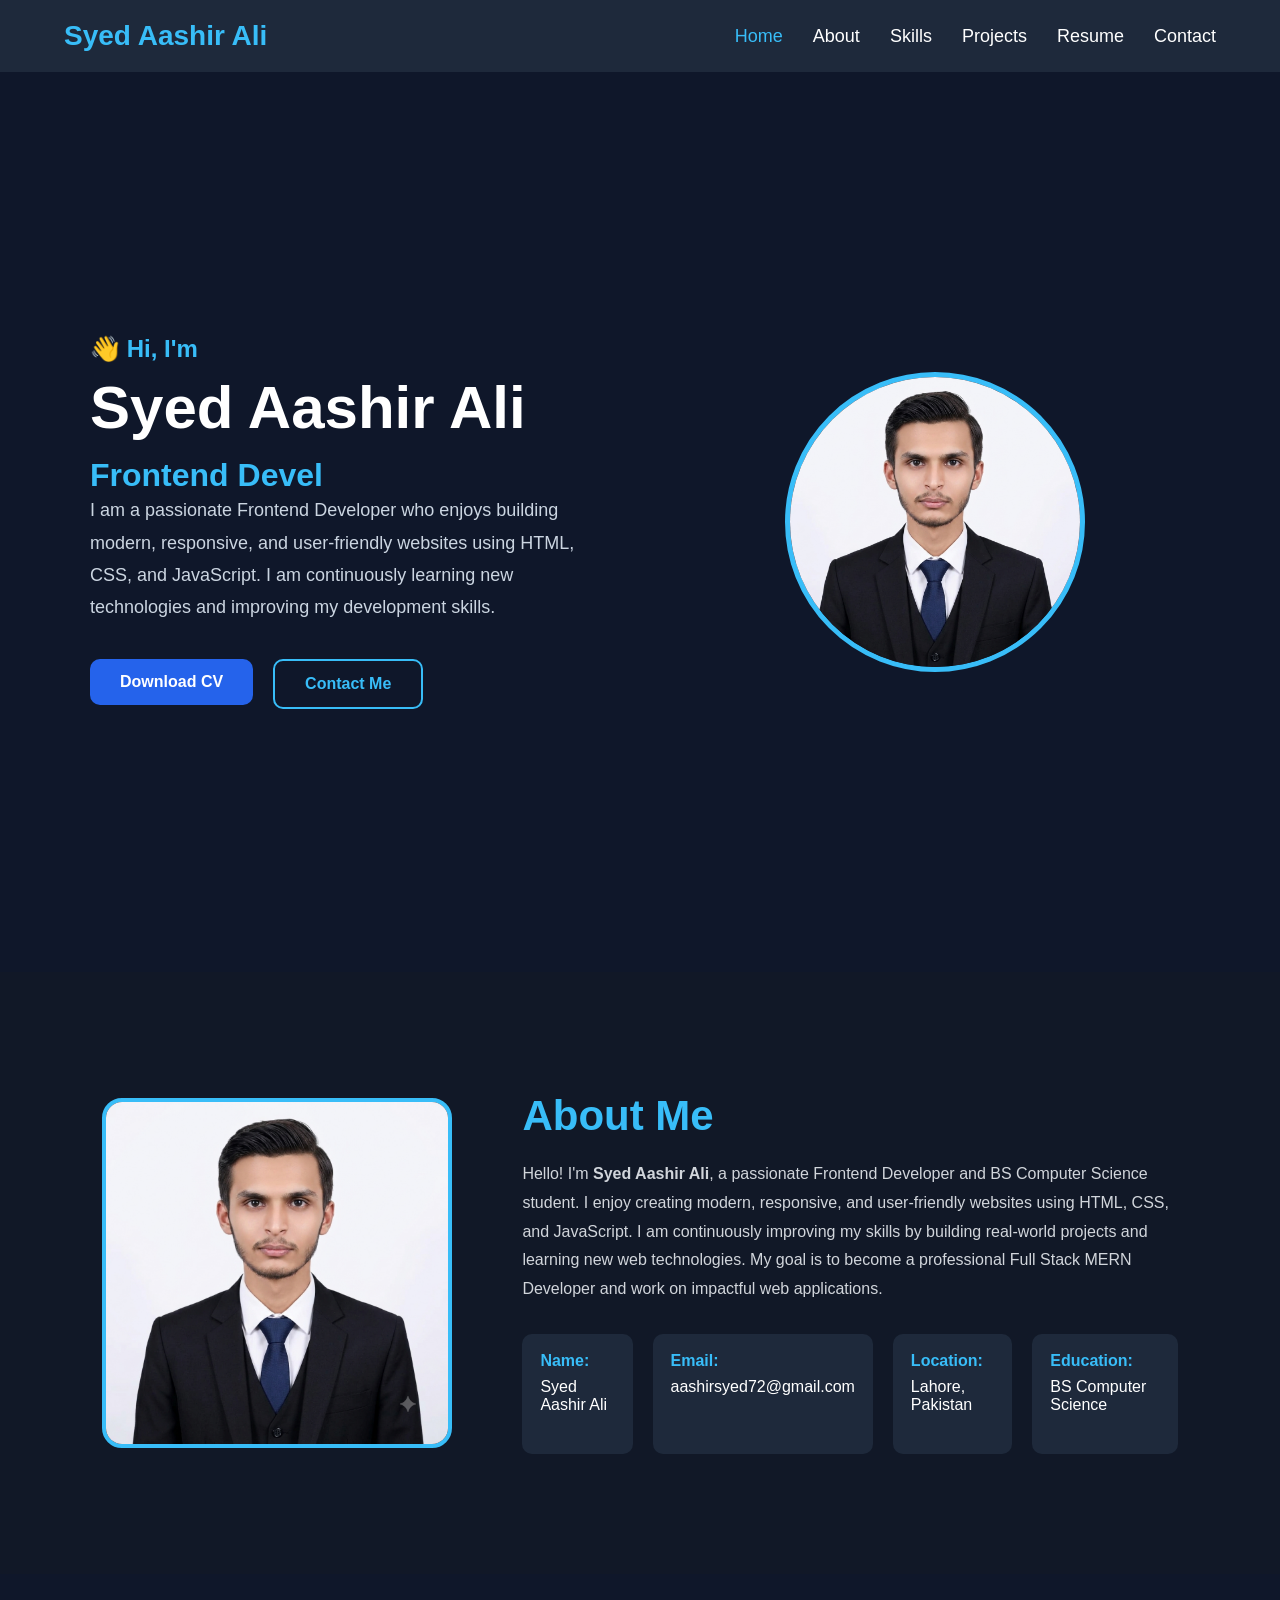
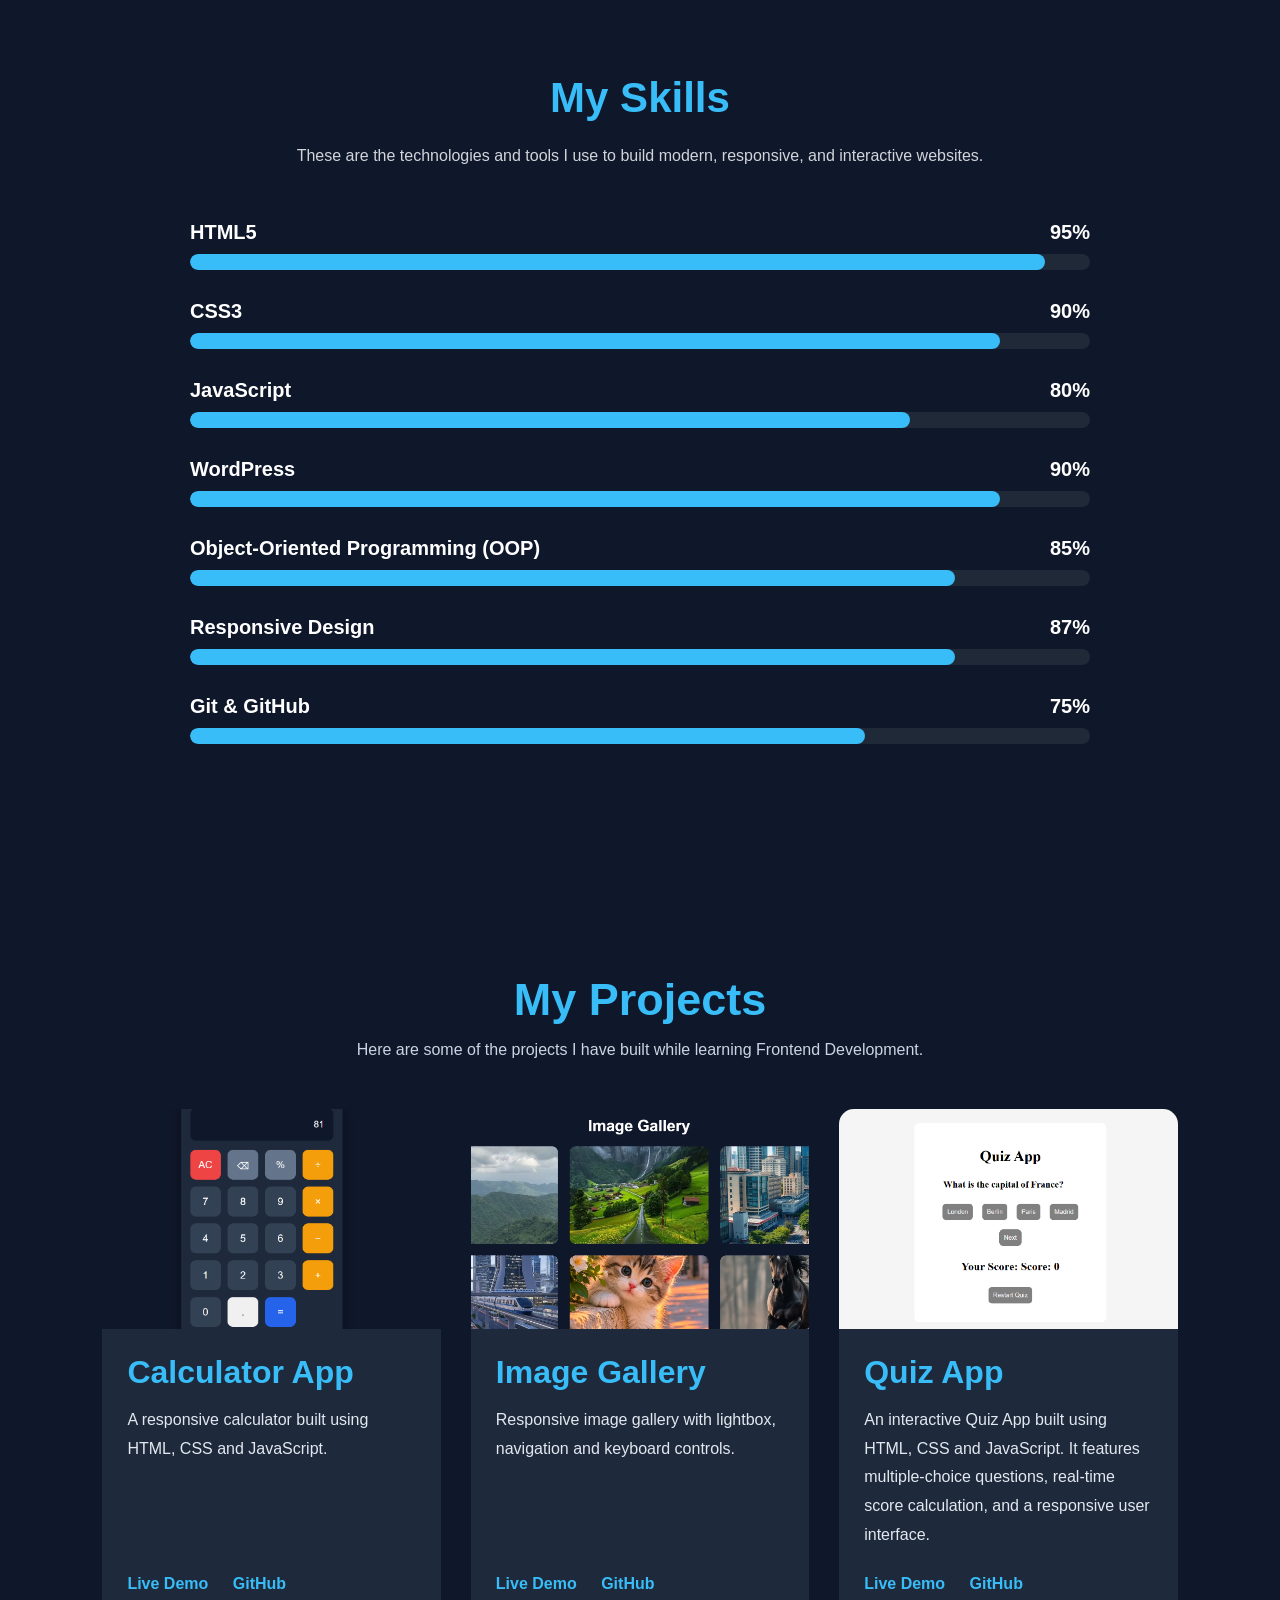
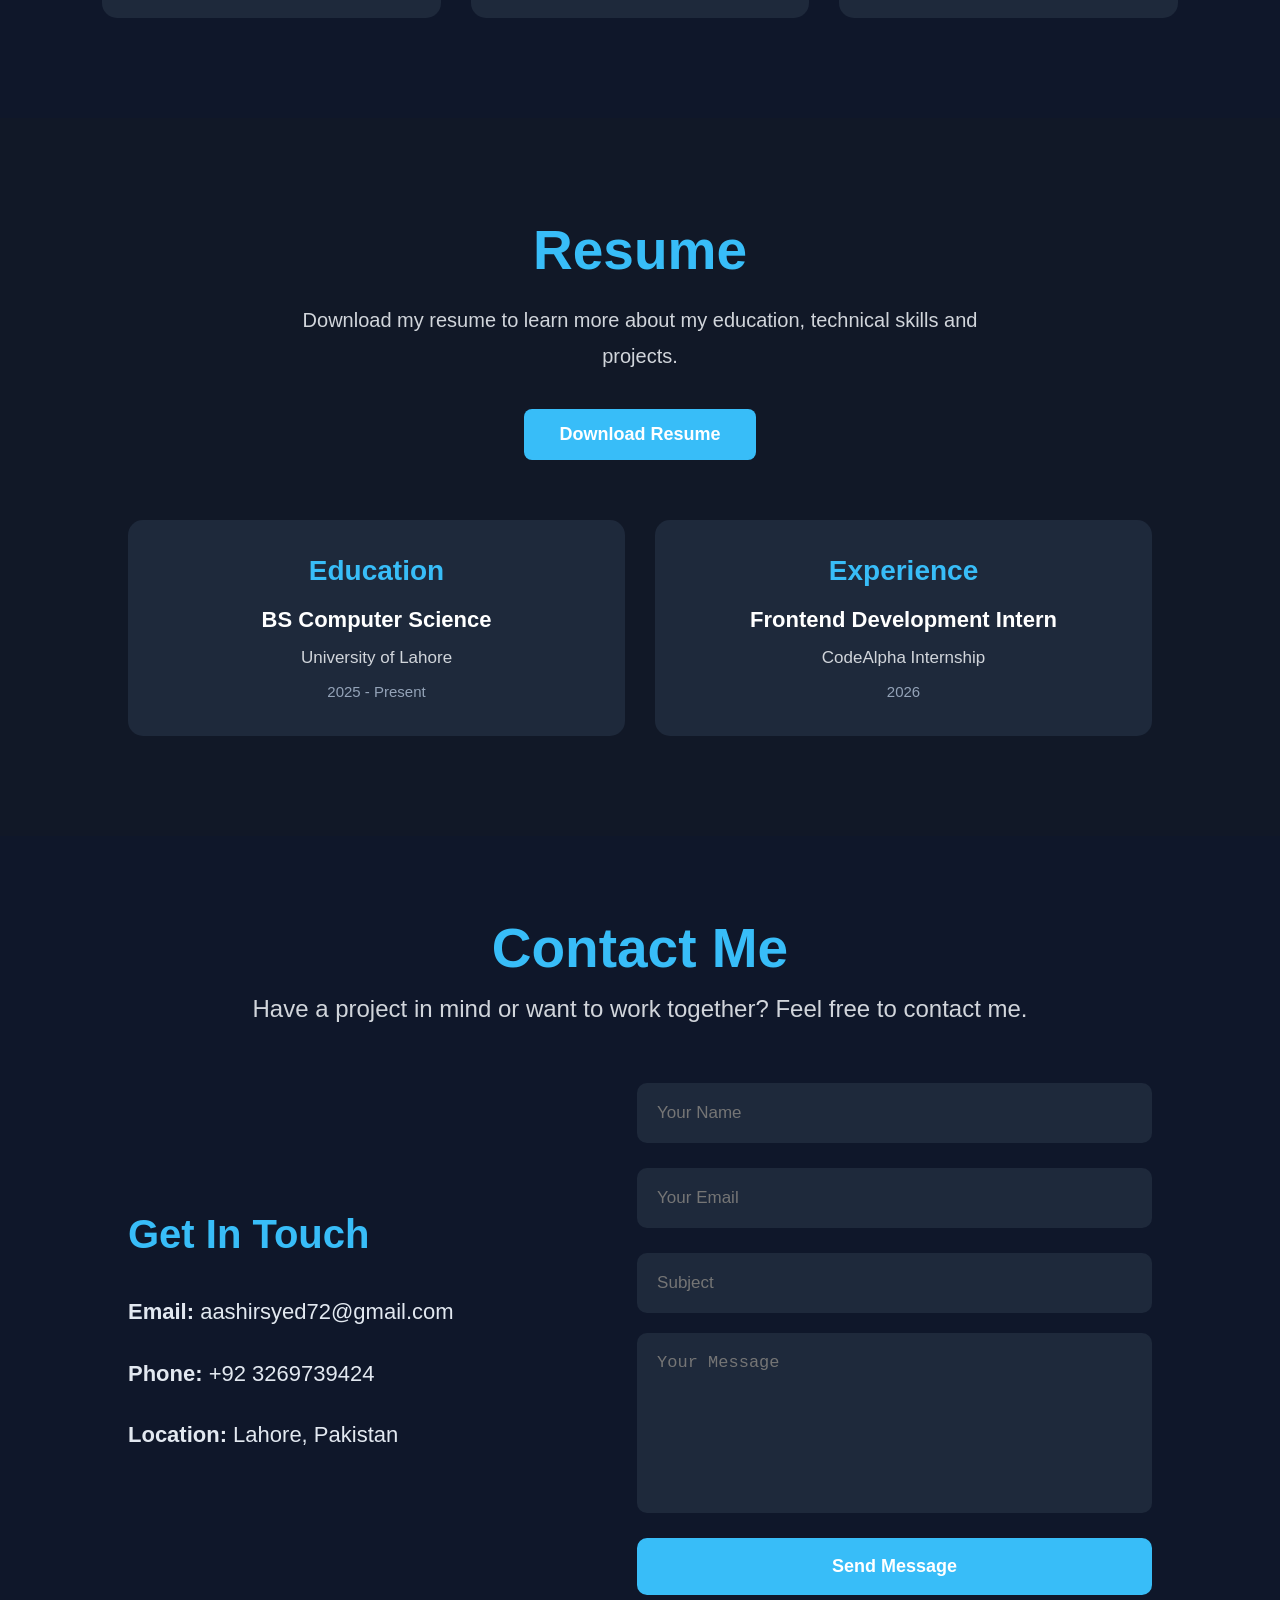
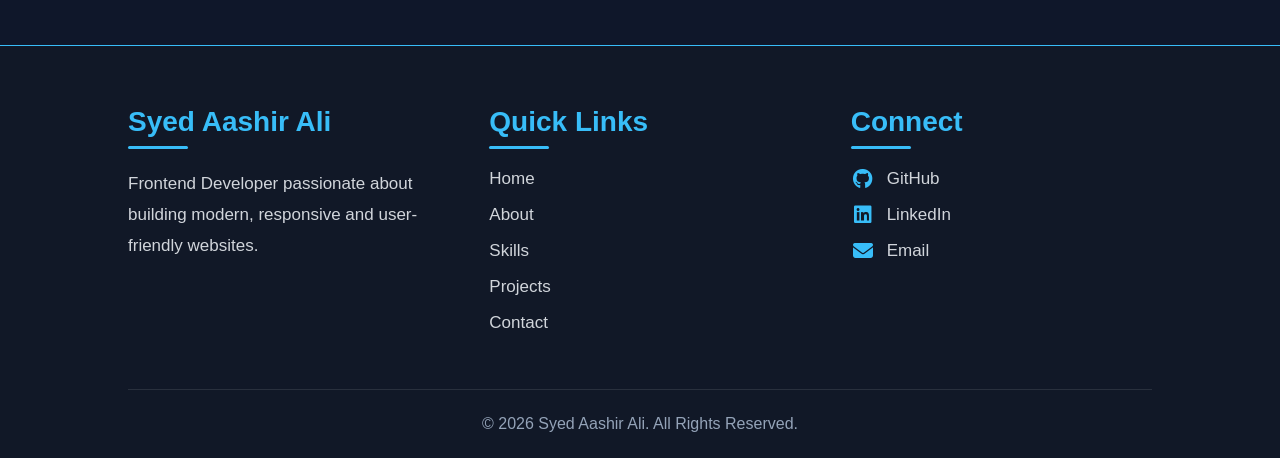
==== commit 205fe2e5: "Replace PNG image with WEBP format in index.html" ====
--- a/index.html
+++ b/index.html
@@ -306,7 +306,7 @@
 
                 <div class="project-card">
 
-                    <img src="Images/Image Gallery.png" alt="Image Gallery">
+                    <img src="Images/Image Gallery.webp" alt="Image Gallery">
 
                     <div class="project-content">
 
@@ -509,4 +509,4 @@
     <script src="script.js"></script>
 </body>
 
-</html>+</html>
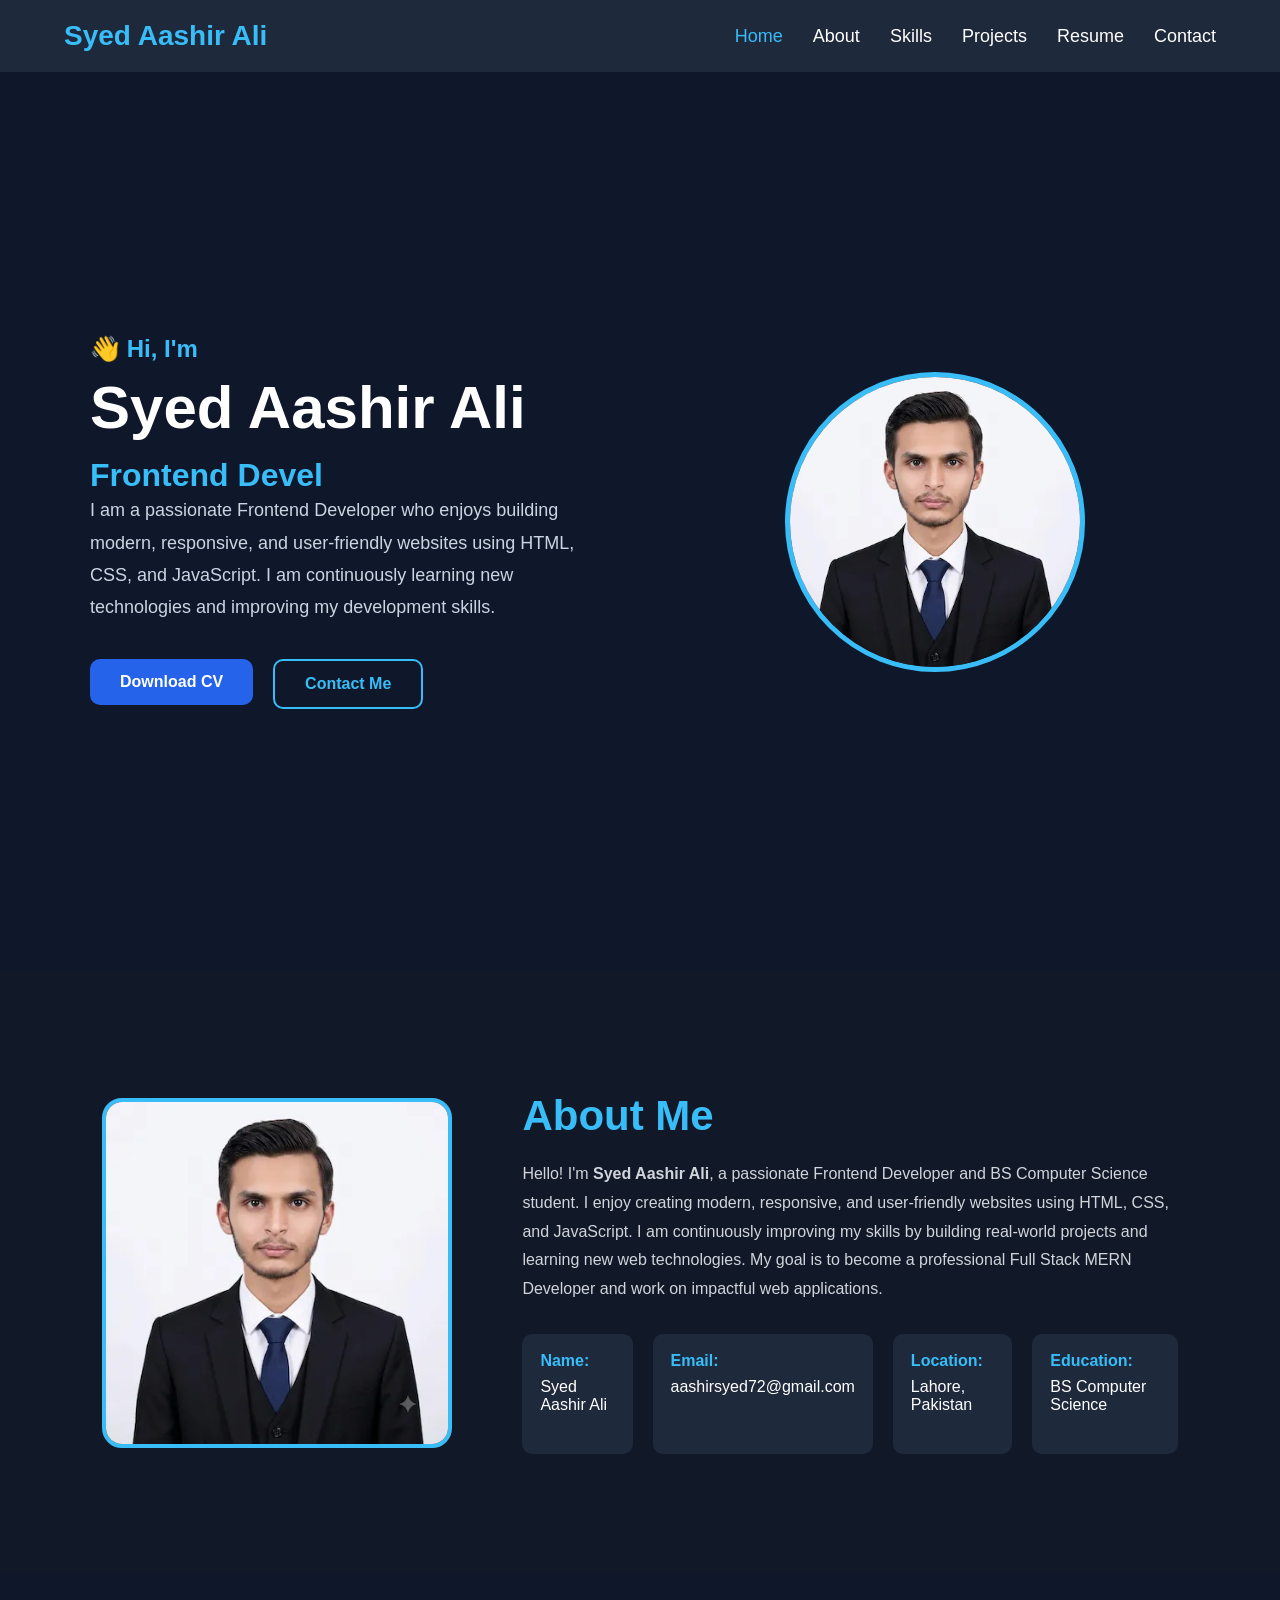
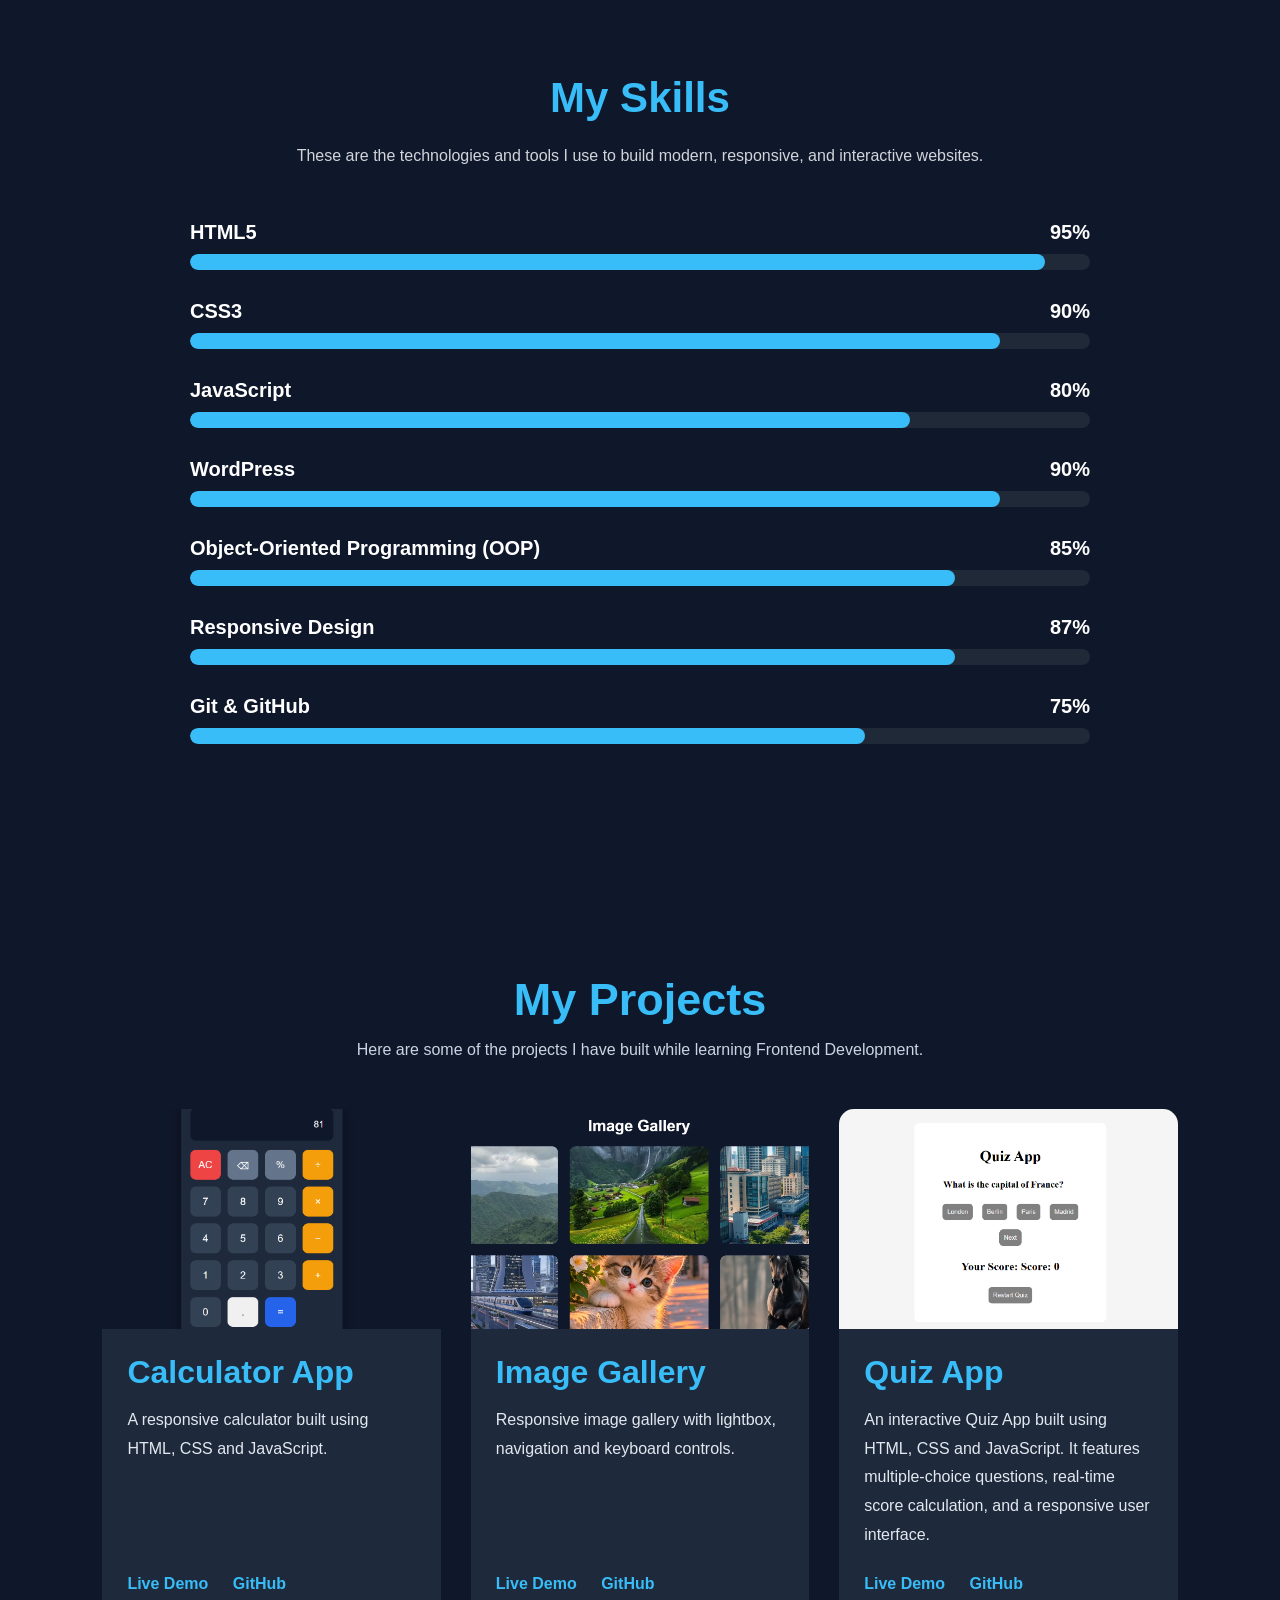
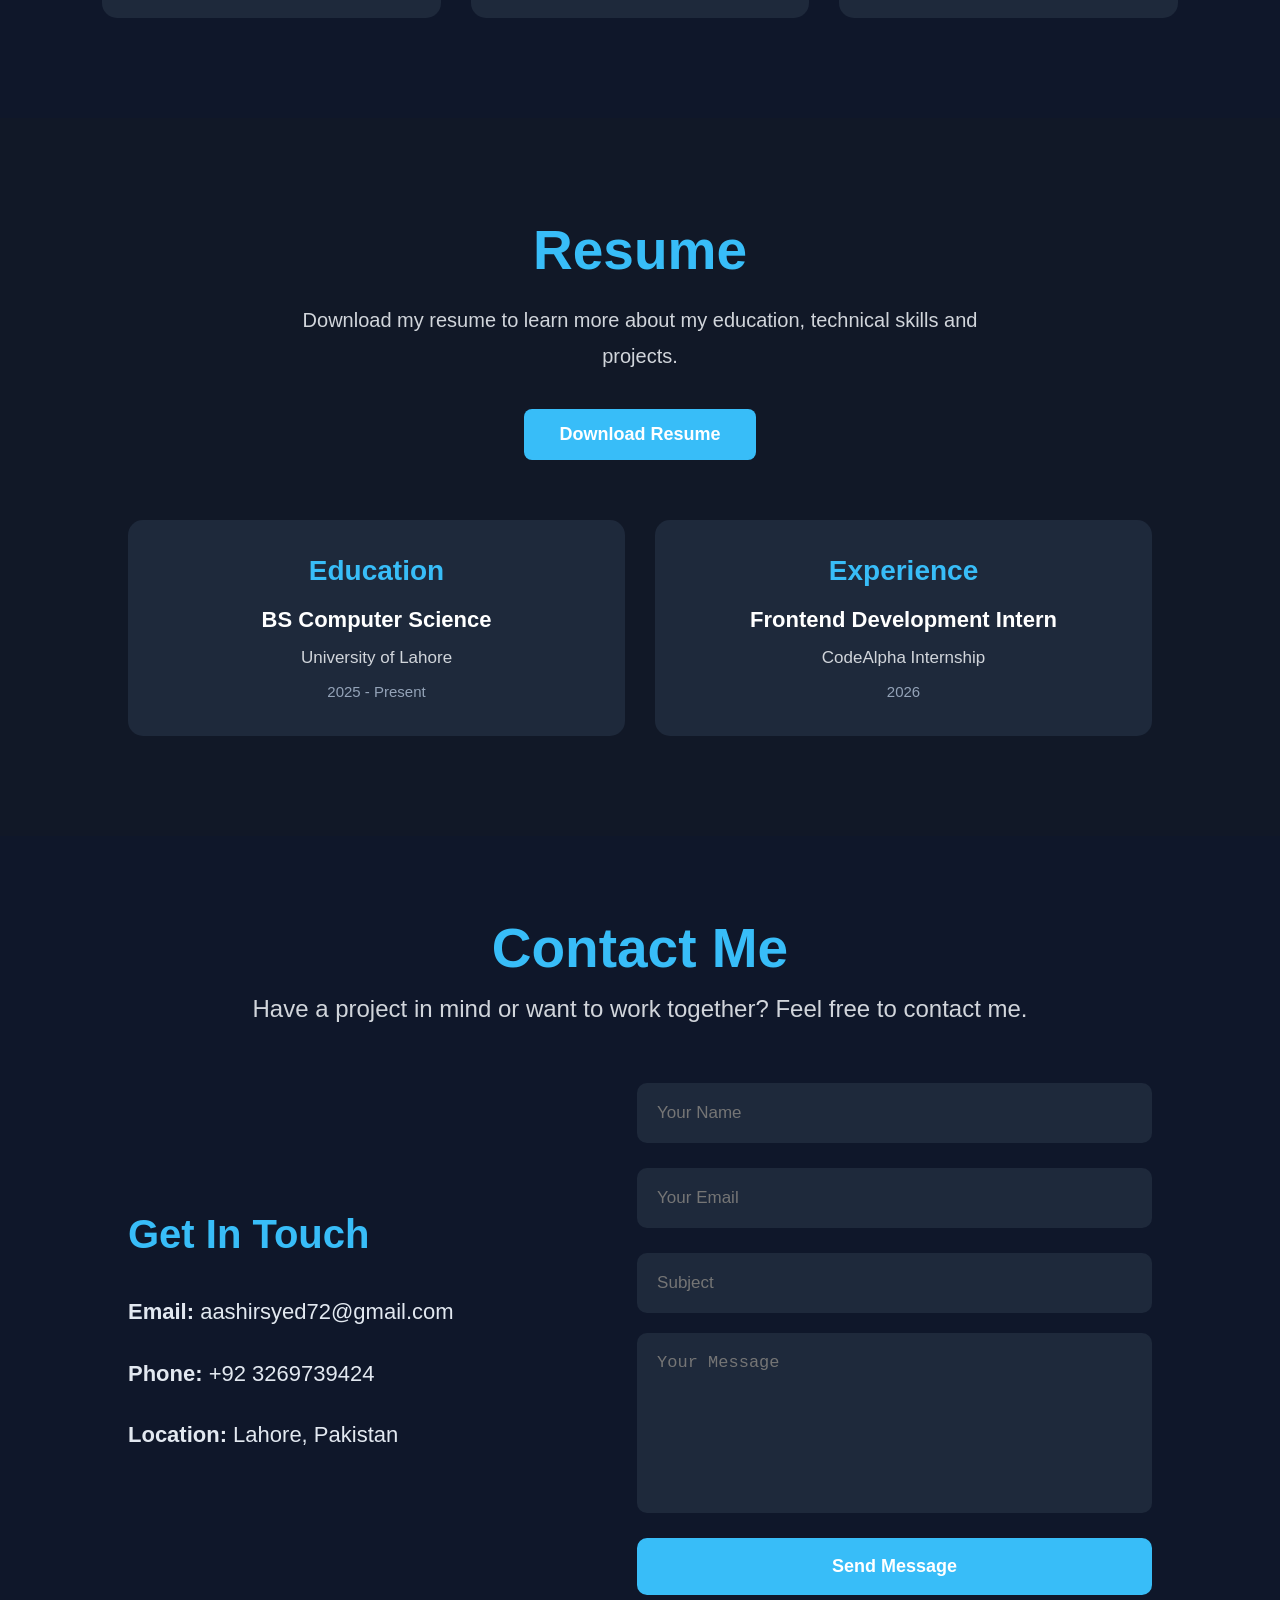
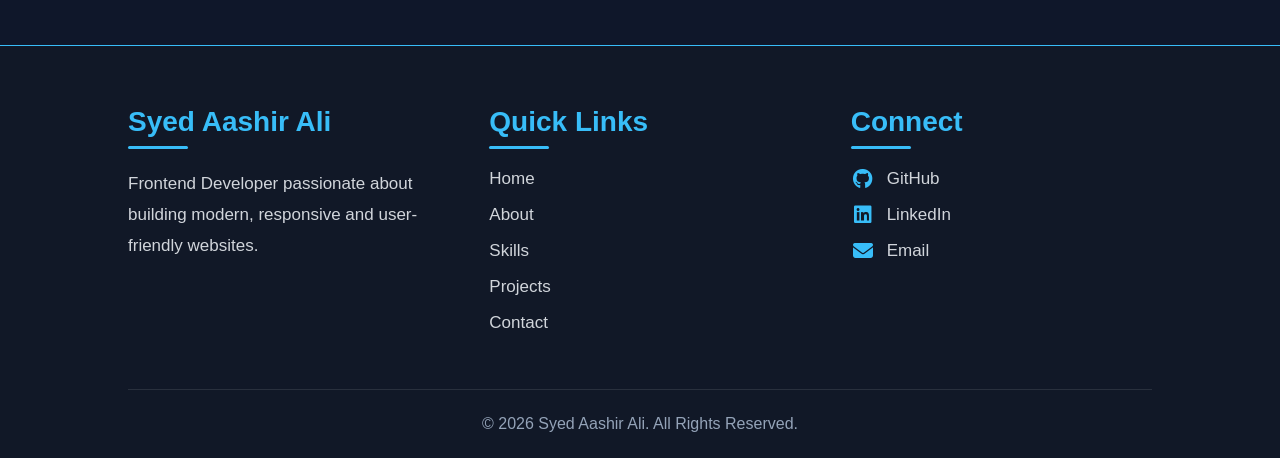
==== commit 842c4f58: "Update index.html" ====
--- a/index.html
+++ b/index.html
@@ -102,7 +102,7 @@
 
             <div class="hero-image">
 
-                <img src="Images/Profile.webp" alt="profile">
+                <img src="Profile.webp" alt="profile">
 
             </div>
 
@@ -116,7 +116,7 @@
         <div class="about-container">
 
             <div class="about-image">
-                <img src="Images/Profile.webp" alt="Profile Image">
+                <img src="Profile.webp" alt="Profile Image">
             </div>
 
             <div class="about-content">
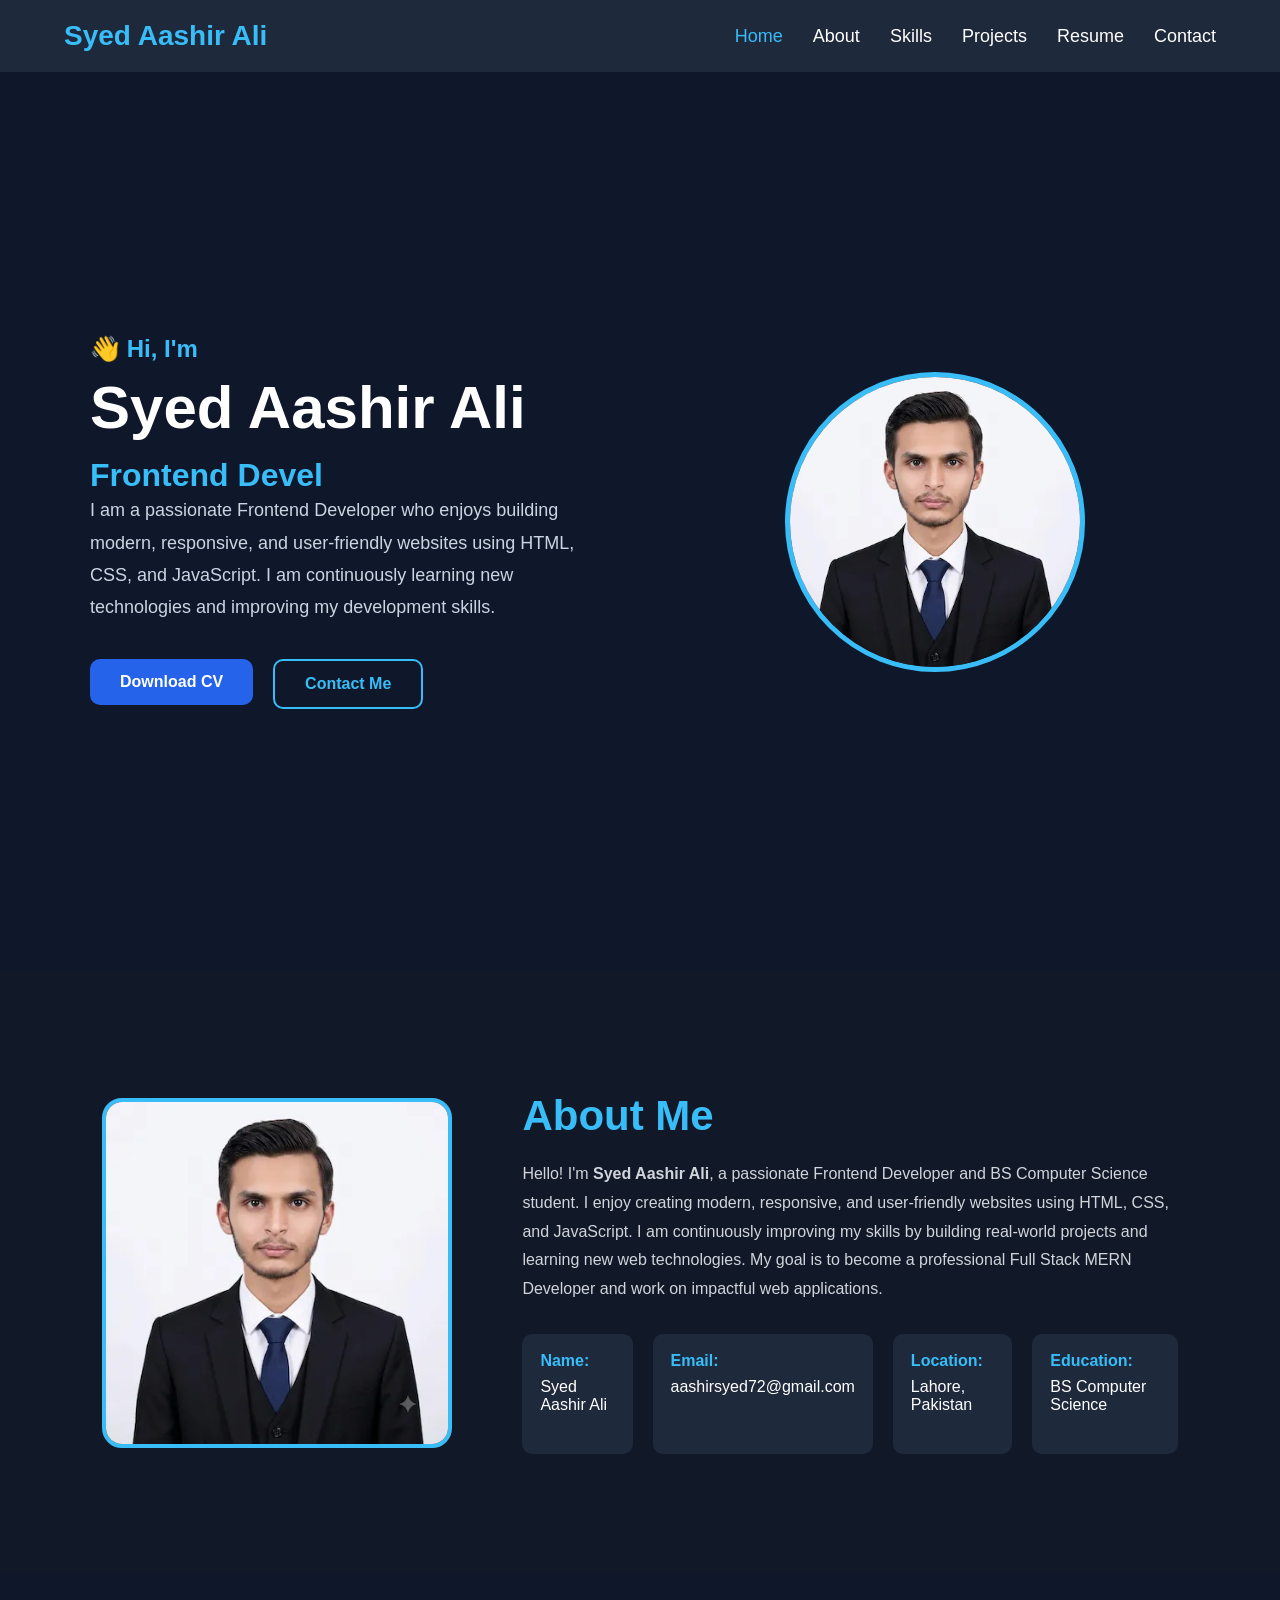
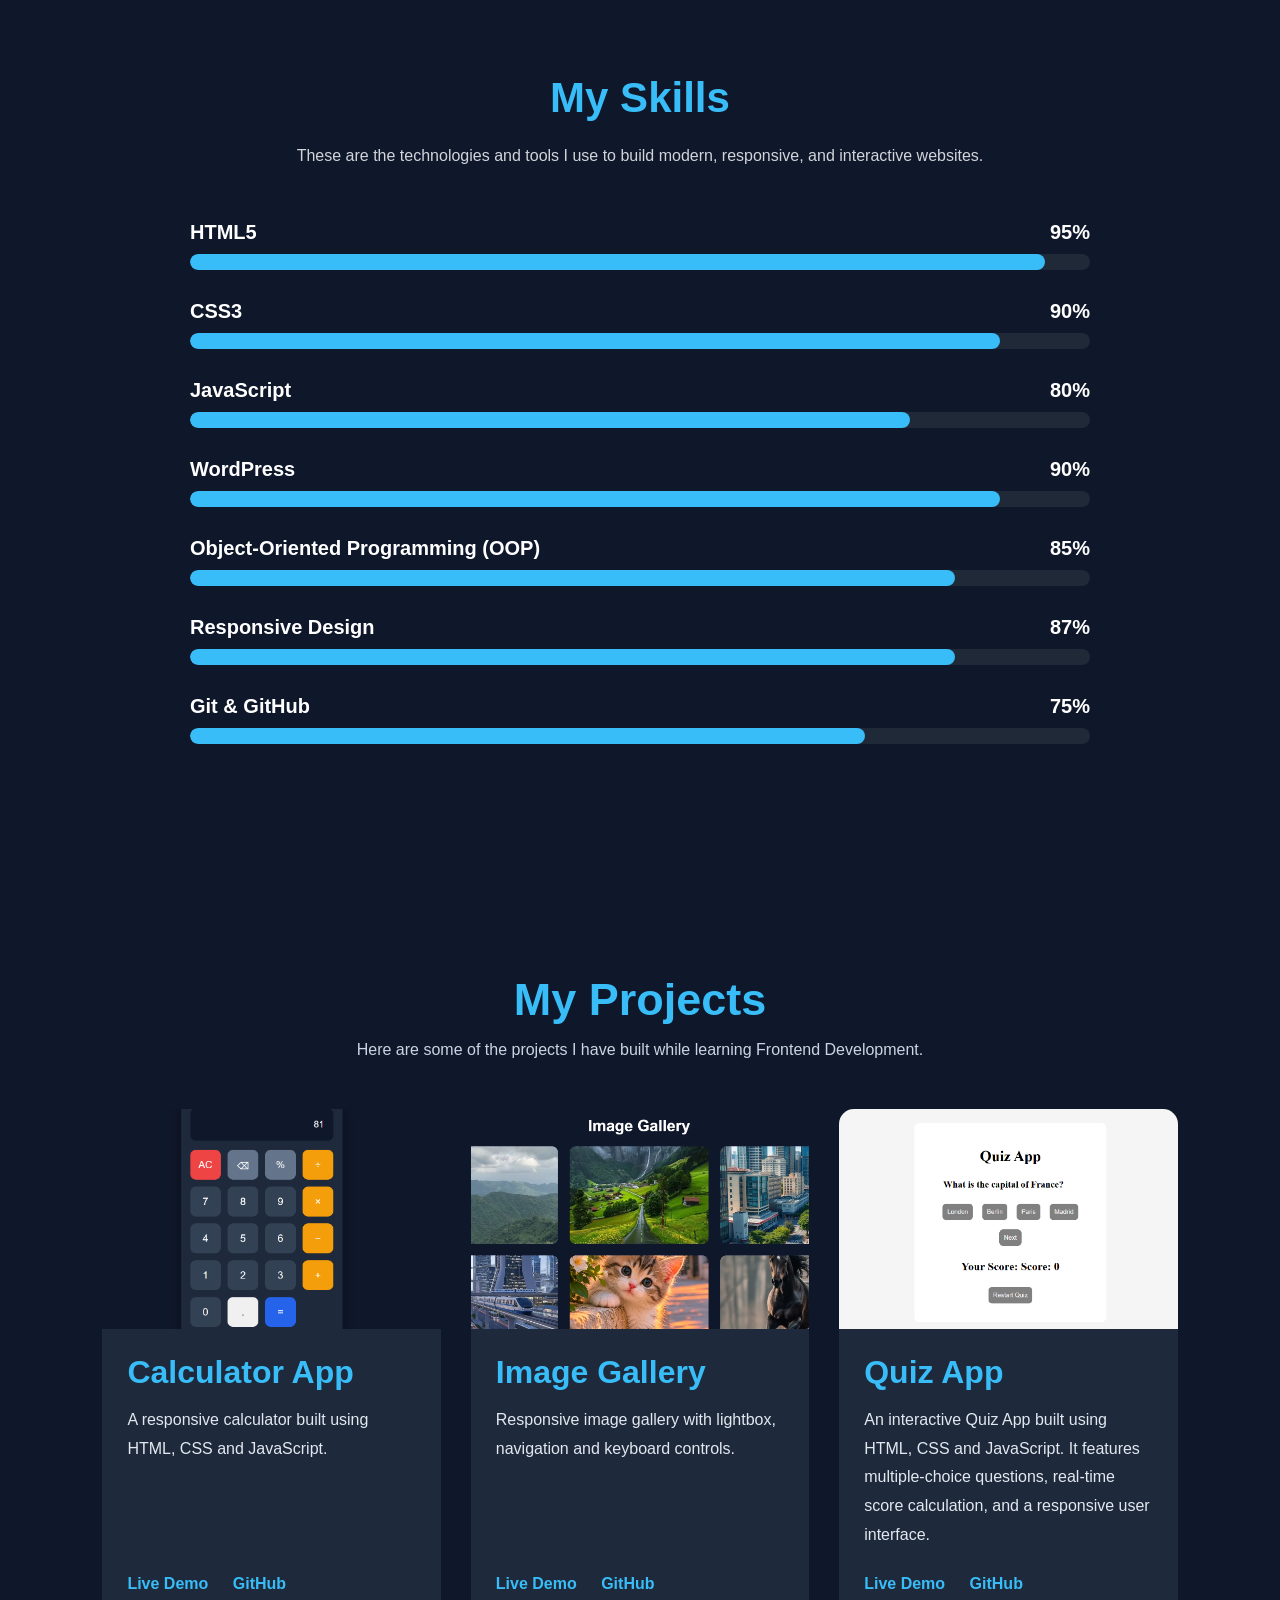
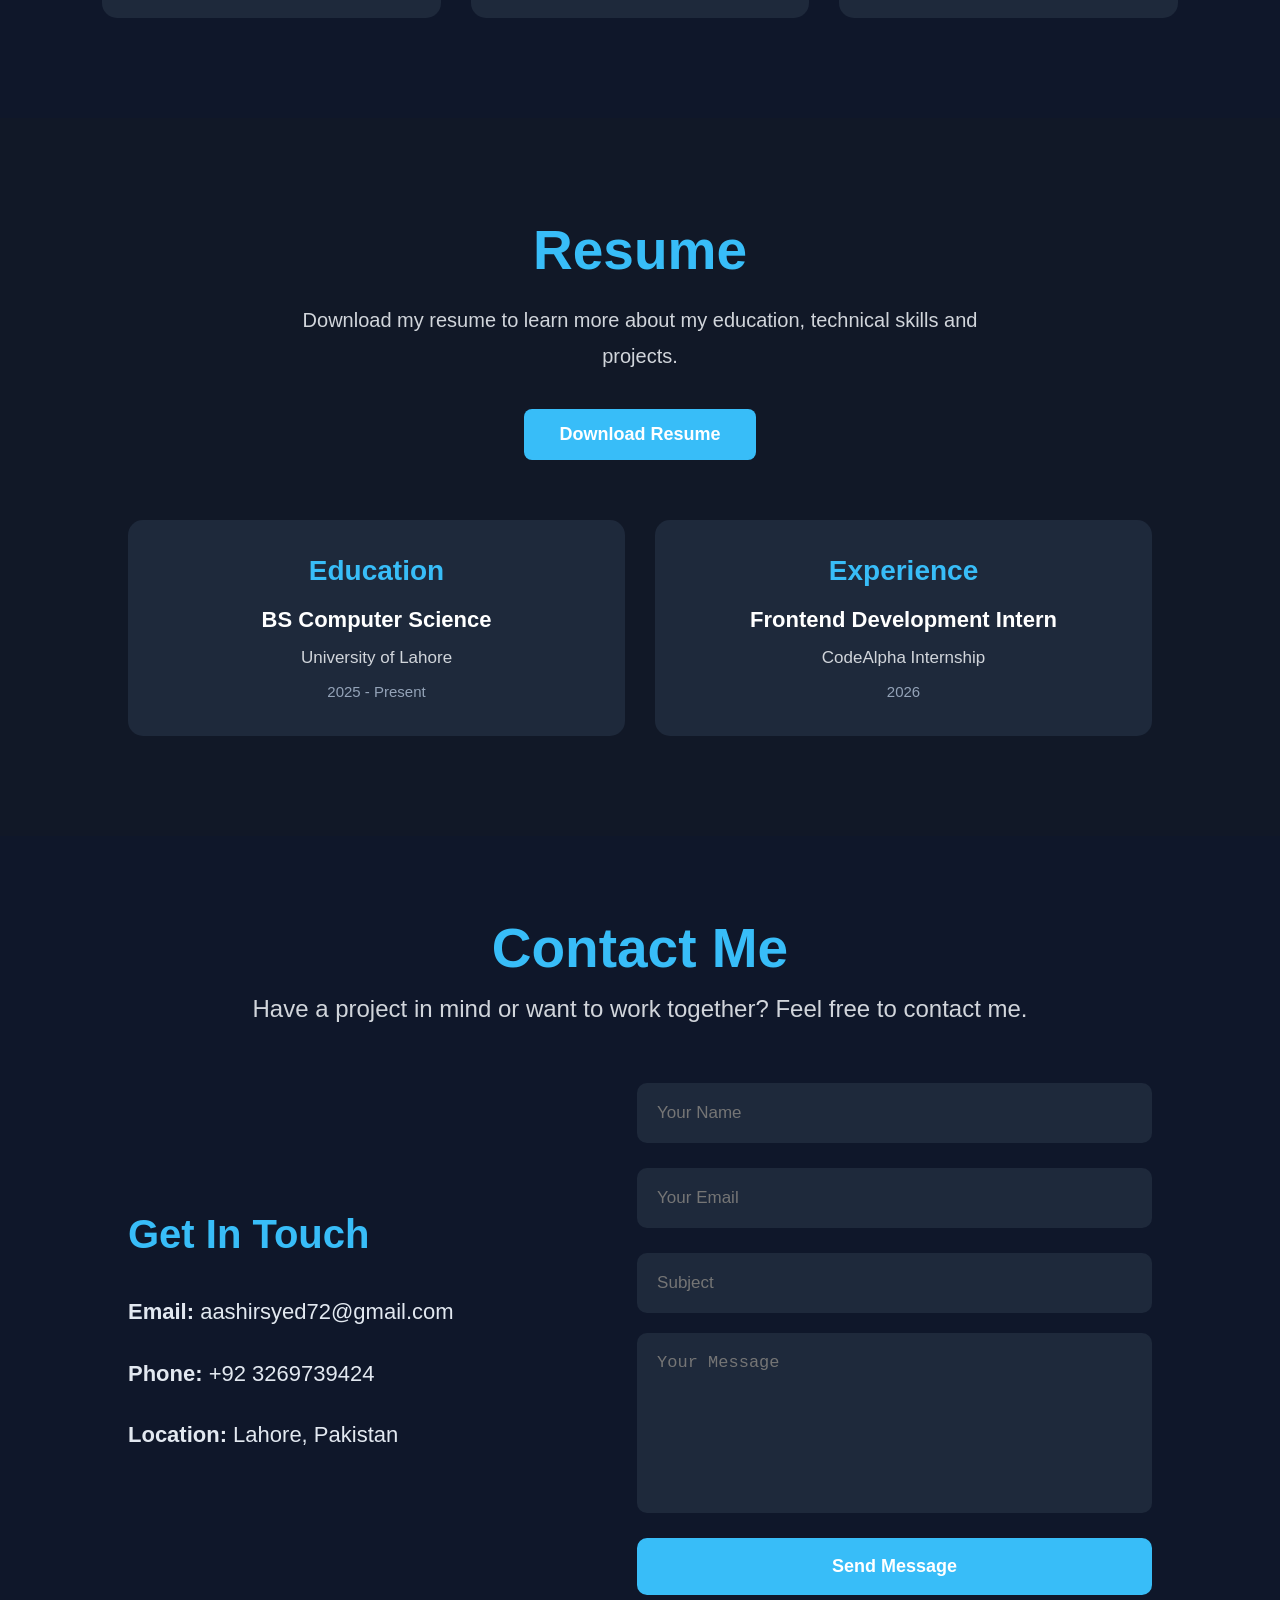
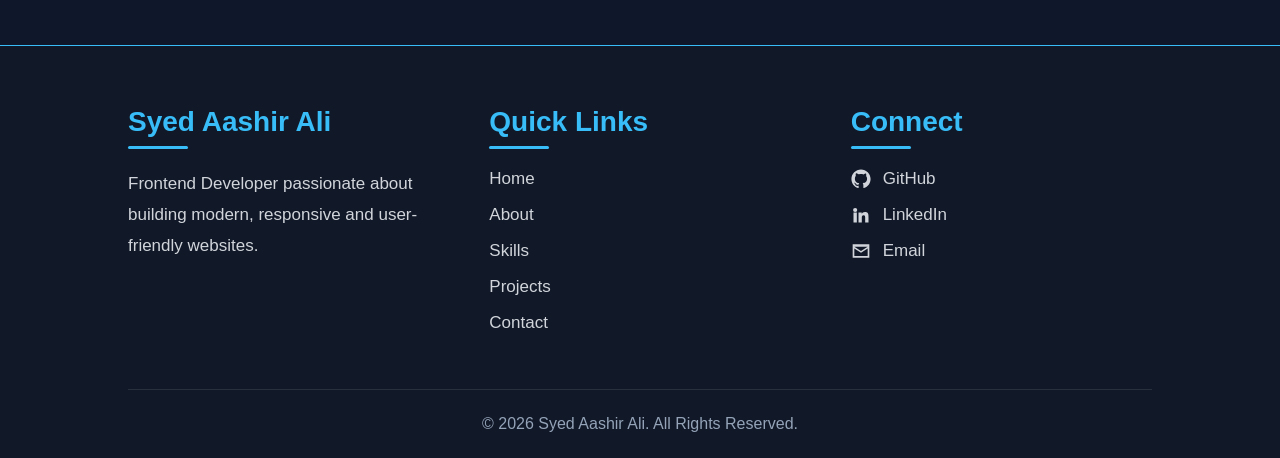
==== commit 0f4a1da9: "Replace icons with SVGs for social links" ====
--- a/index.html
+++ b/index.html
@@ -24,7 +24,7 @@
     <link rel="canonical" href="https://aashirbycodes.github.io/CodeAlpha_Portfolio/">
 
     <link rel="stylesheet" href="style.css">
-    <link rel="icon" href="Images/Profile.webp">
+    <link rel="icon" href="Profile.webp">
     <link rel="stylesheet" href="https://cdnjs.cloudflare.com/ajax/libs/font-awesome/6.7.2/css/all.min.css">
 
     <script type="application/ld+json">
@@ -484,15 +484,24 @@
                 <h3>Connect</h3>
 
                 <a href="https://github.com/aashirbycodes" target="_blank">
-                    <i class="fa-brands fa-github"></i> GitHub
+                    <svg width="20" height="20" viewBox="0 0 24 24" aria-hidden="true">
+  <path fill="currentColor" d="M12 .5C5.65.5.5 5.65.5 12c0 5.08 3.29 9.39 7.86 10.91.58.11.79-.25.79-.56v-2.17c-3.2.7-3.87-1.37-3.87-1.37-.53-1.33-1.28-1.68-1.28-1.68-1.04-.71.08-.7.08-.7 1.15.08 1.75 1.18 1.75 1.18 1.02 1.75 2.68 1.25 3.33.96.1-.74.4-1.25.73-1.54-2.55-.29-5.23-1.28-5.23-5.69 0-1.26.45-2.29 1.18-3.1-.12-.29-.51-1.47.11-3.06 0 0 .96-.31 3.15 1.18A10.9 10.9 0 0 1 12 6.1c.97 0 1.94.13 2.85.38 2.19-1.49 3.15-1.18 3.15-1.18.62 1.59.23 2.77.11 3.06.73.81 1.18 1.84 1.18 3.1 0 4.42-2.69 5.4-5.25 5.68.41.36.78 1.07.78 2.16v3.05c0 .31.21.68.8.56C20.21 21.39 23.5 17.08 23.5 12 23.5 5.65 18.35.5 12 .5z"/>
+</svg>
+GitHub
                 </a>
 
                 <a href="https://www.linkedin.com/in/syed-aashir-ali-5aa7aa278/" target="_blank">
-                    <i class="fa-brands fa-linkedin"></i> LinkedIn
+                    <svg width="20" height="20" viewBox="0 0 24 24" aria-hidden="true">
+  <path fill="currentColor" d="M4.98 3.5A2.5 2.5 0 1 1 5 8.5a2.5 2.5 0 0 1-.02-5zM3 9h4v12H3V9zm6 0h3.83v1.64h.05C13.41 9.7 14.69 8.5 16.8 8.5 20.85 8.5 21 11.17 21 14.65V21h-4v-5.63c0-1.34-.03-3.07-1.87-3.07-1.87 0-2.16 1.46-2.16 2.97V21H9V9z"/>
+</svg>
+LinkedIn
                 </a>
 
                 <a href="mailto:aashirsyed72@gmail.com">
-                    <i class="fa-solid fa-envelope"></i> Email
+                    <svg width="20" height="20" viewBox="0 0 24 24" aria-hidden="true">
+  <path fill="currentColor" d="M2 4h20v16H2V4zm10 8 8-5H4l8 5zm0 2L4 9v9h16V9l-8 5z"/>
+</svg>
+Email
                 </a>
 
             </div>
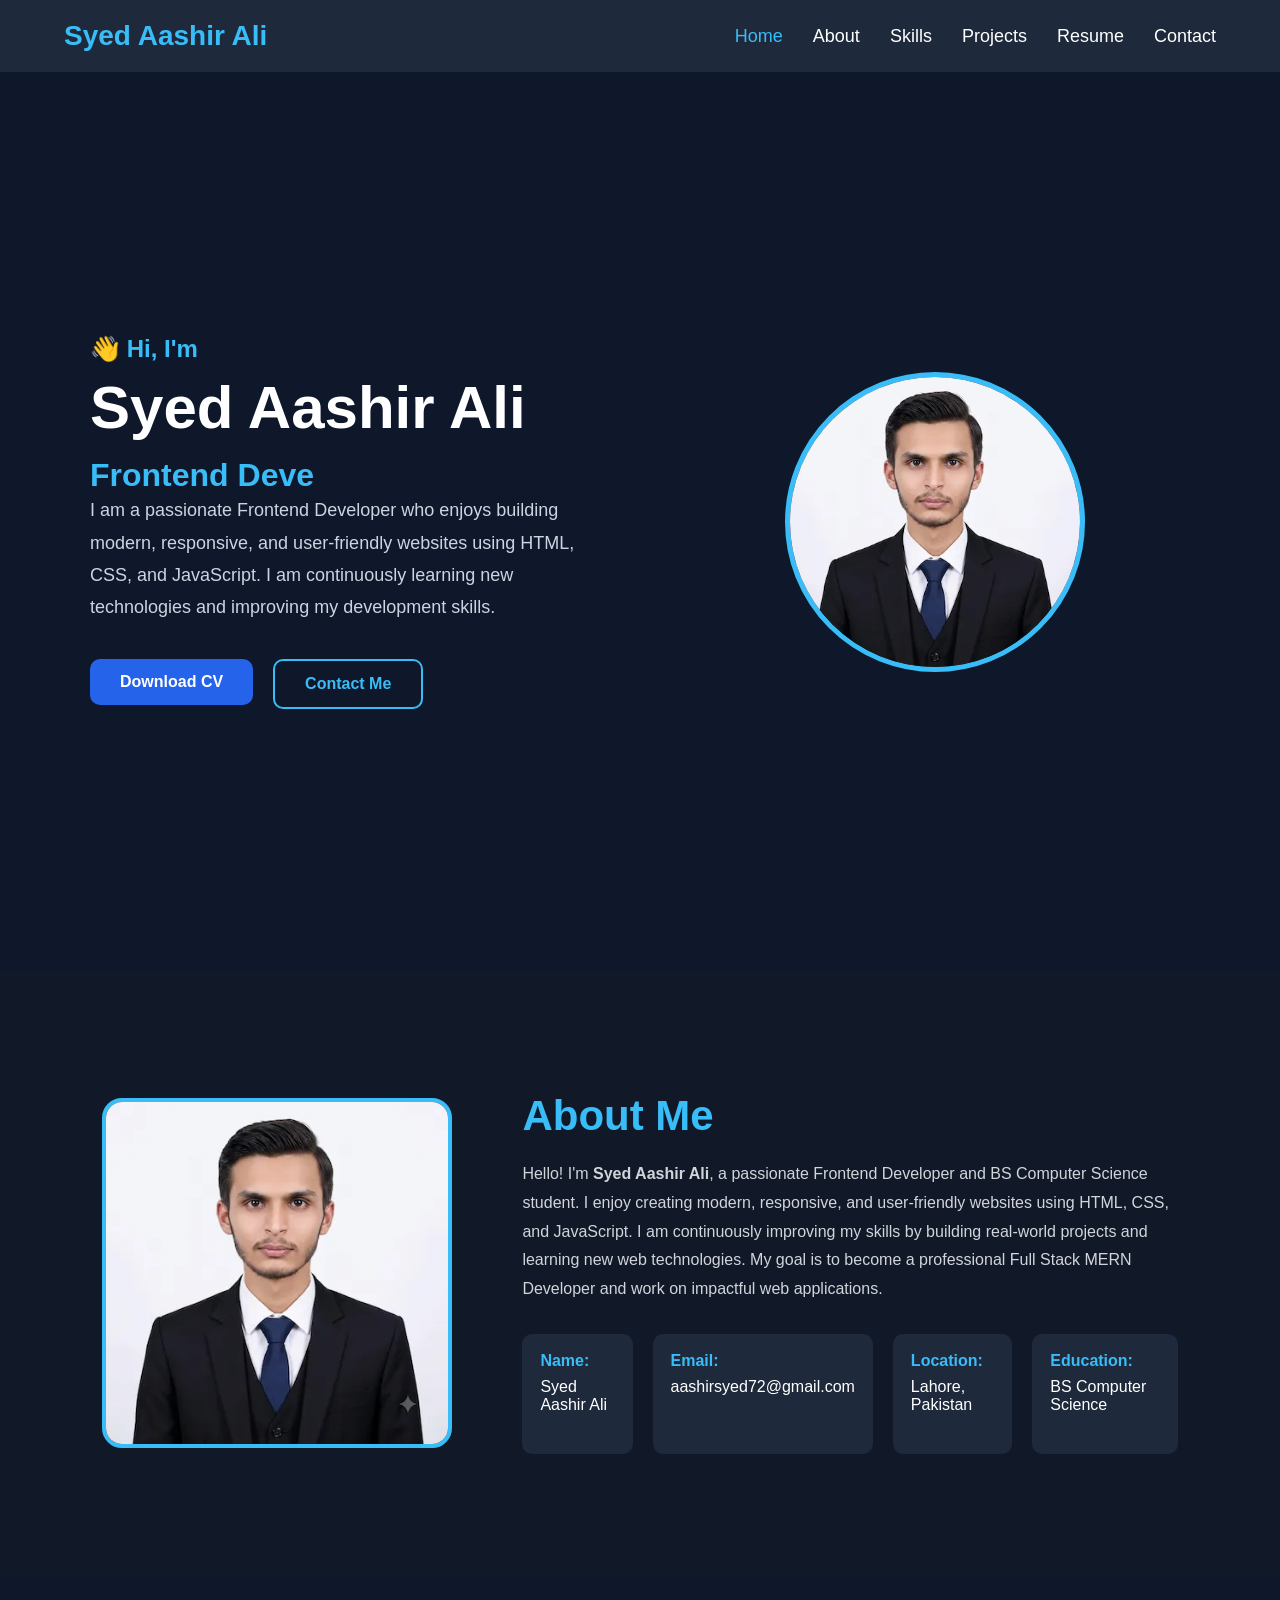
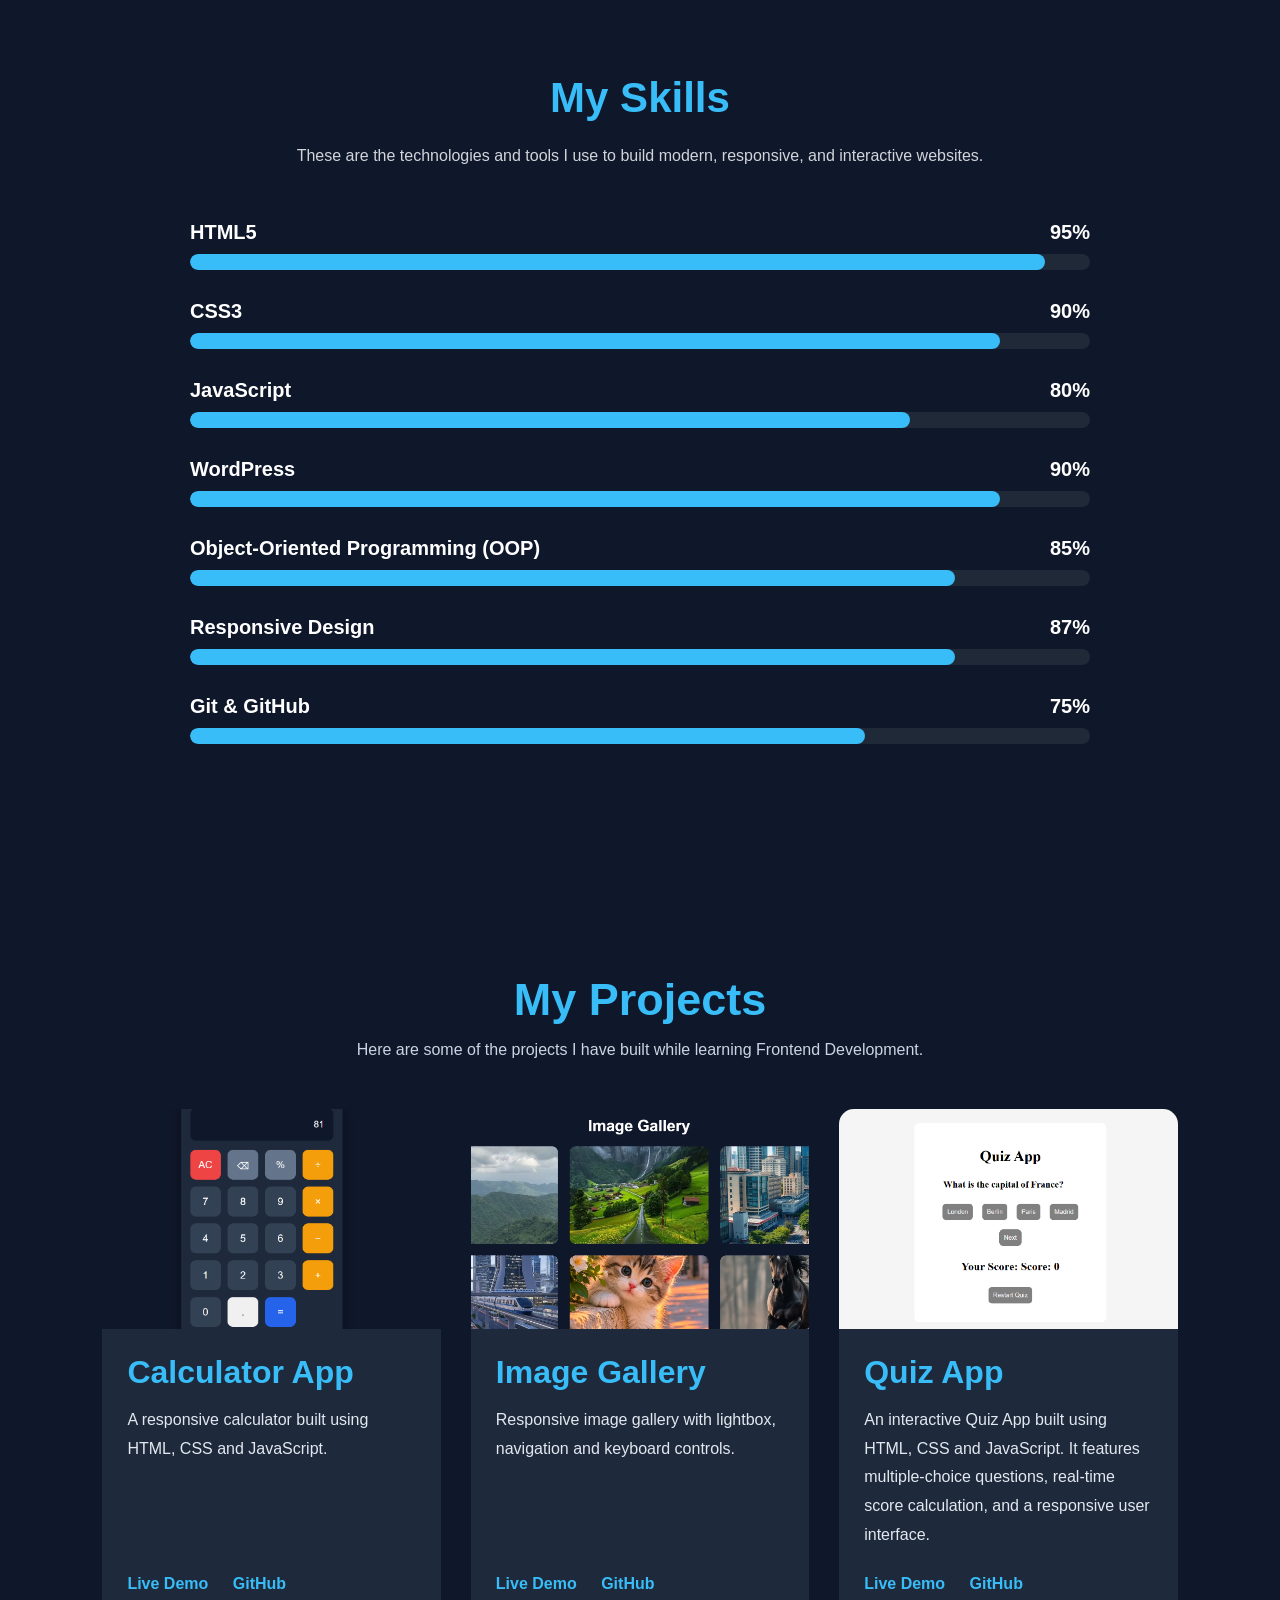
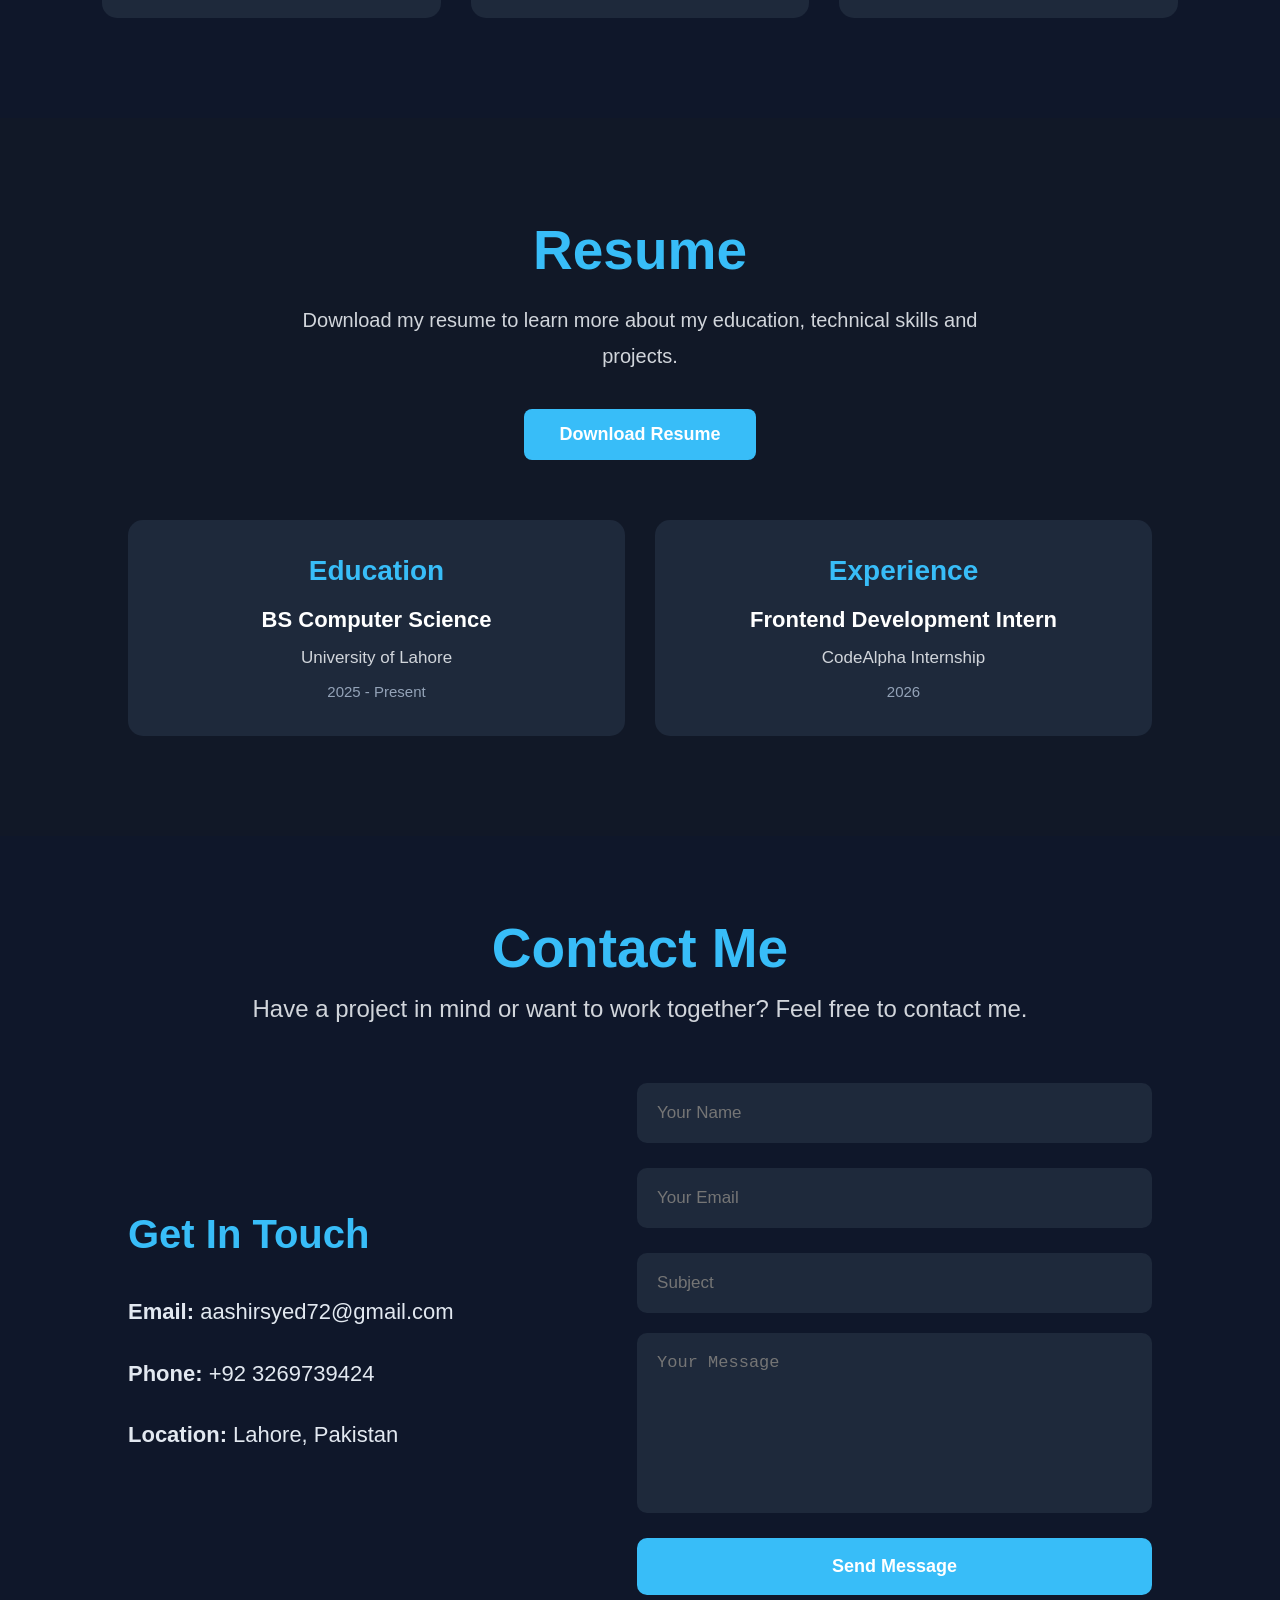
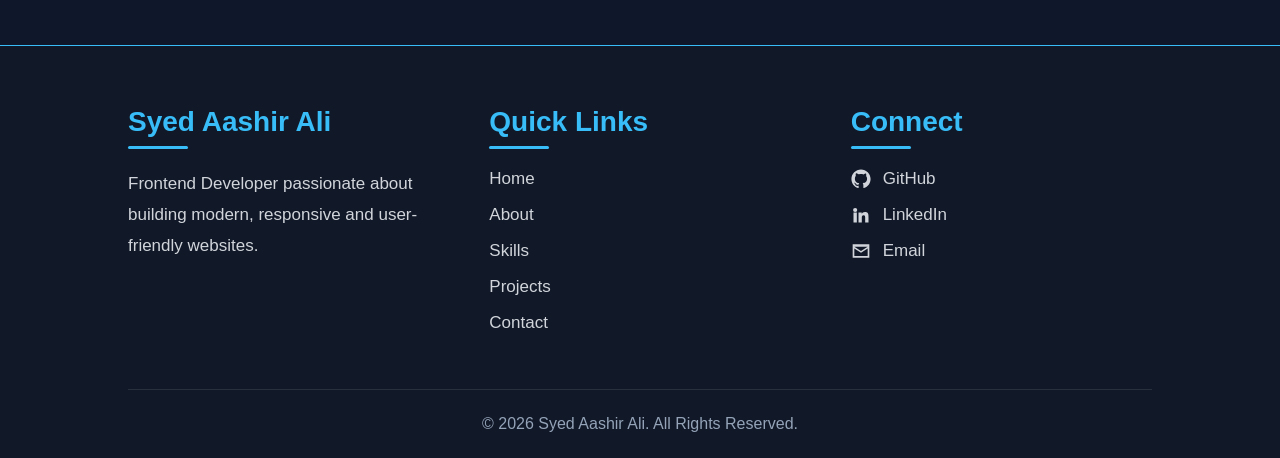
==== commit be0a31ba: "Remove Font Awesome stylesheet link Removed Font Awesome stylesheet link from index.html" ====
--- a/index.html
+++ b/index.html
@@ -25,7 +25,6 @@
 
     <link rel="stylesheet" href="style.css">
     <link rel="icon" href="Profile.webp">
-    <link rel="stylesheet" href="https://cdnjs.cloudflare.com/ajax/libs/font-awesome/6.7.2/css/all.min.css">
 
     <script type="application/ld+json">
 {
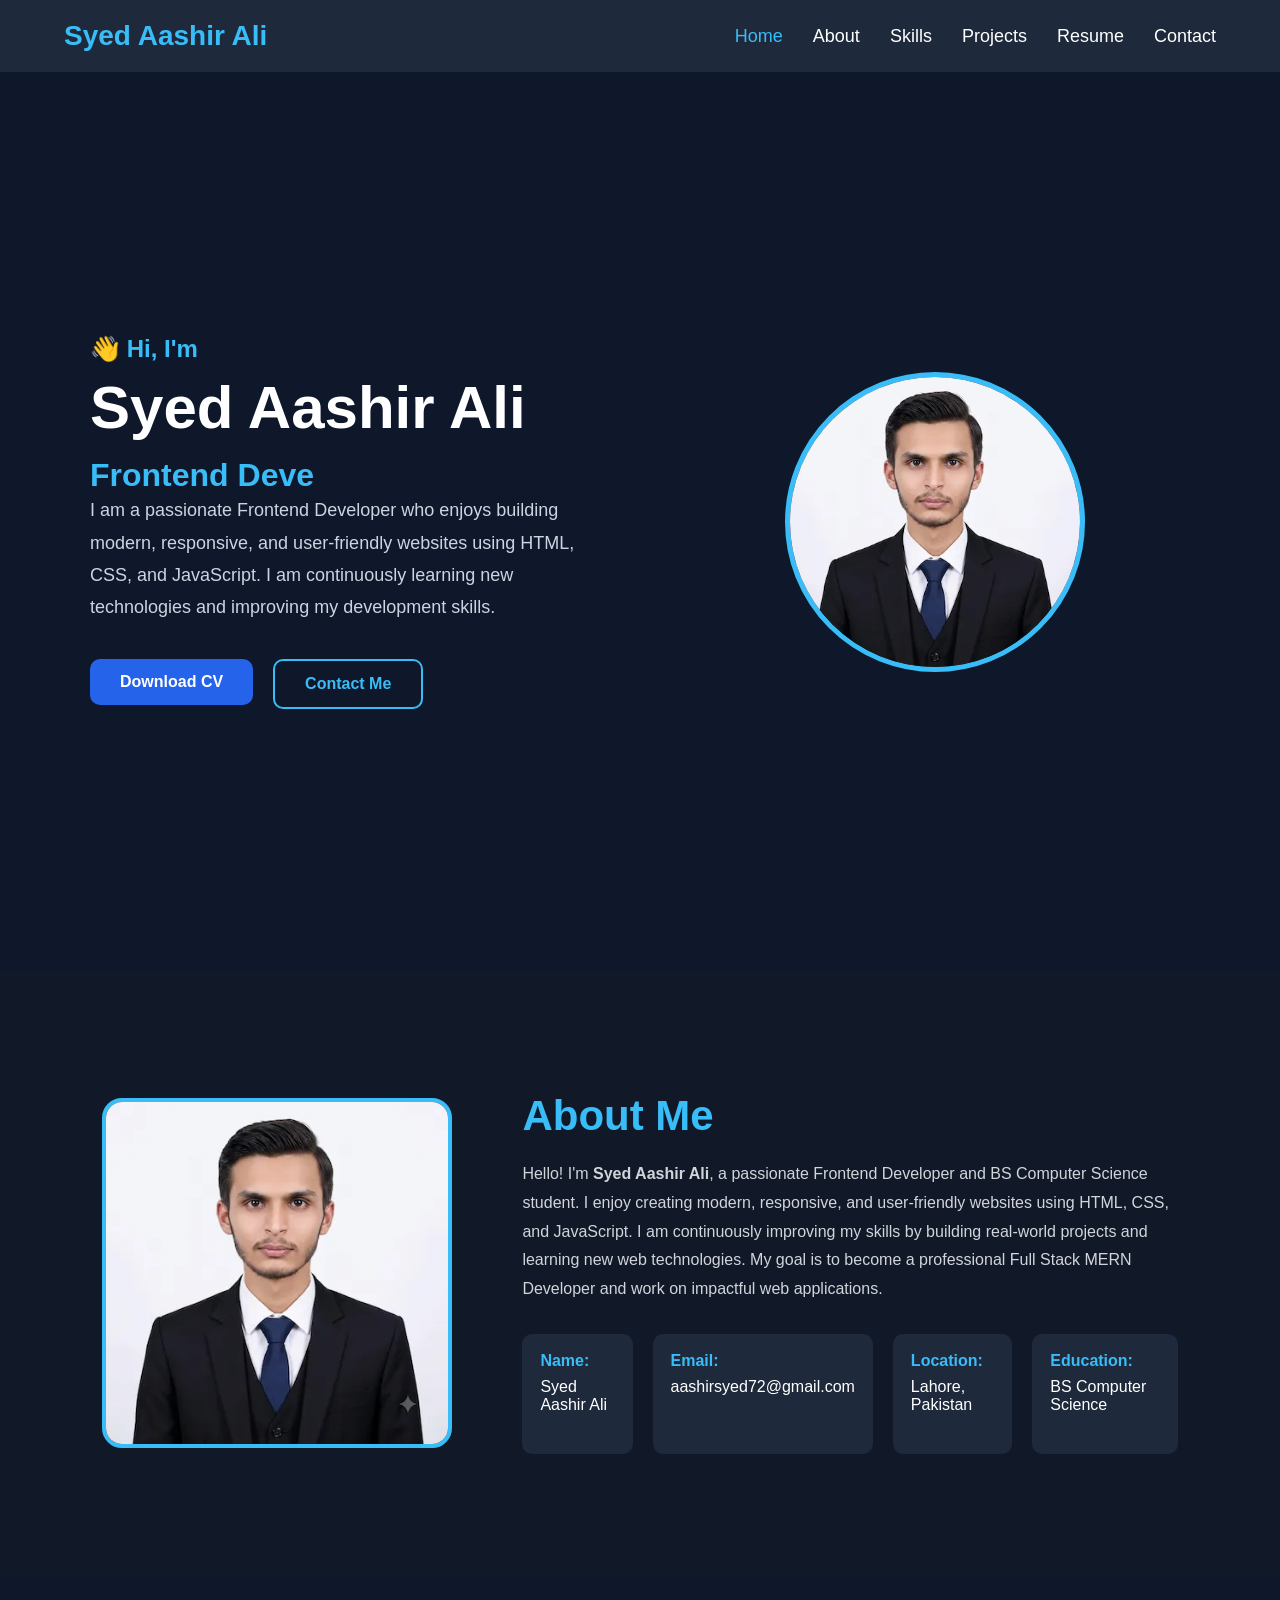
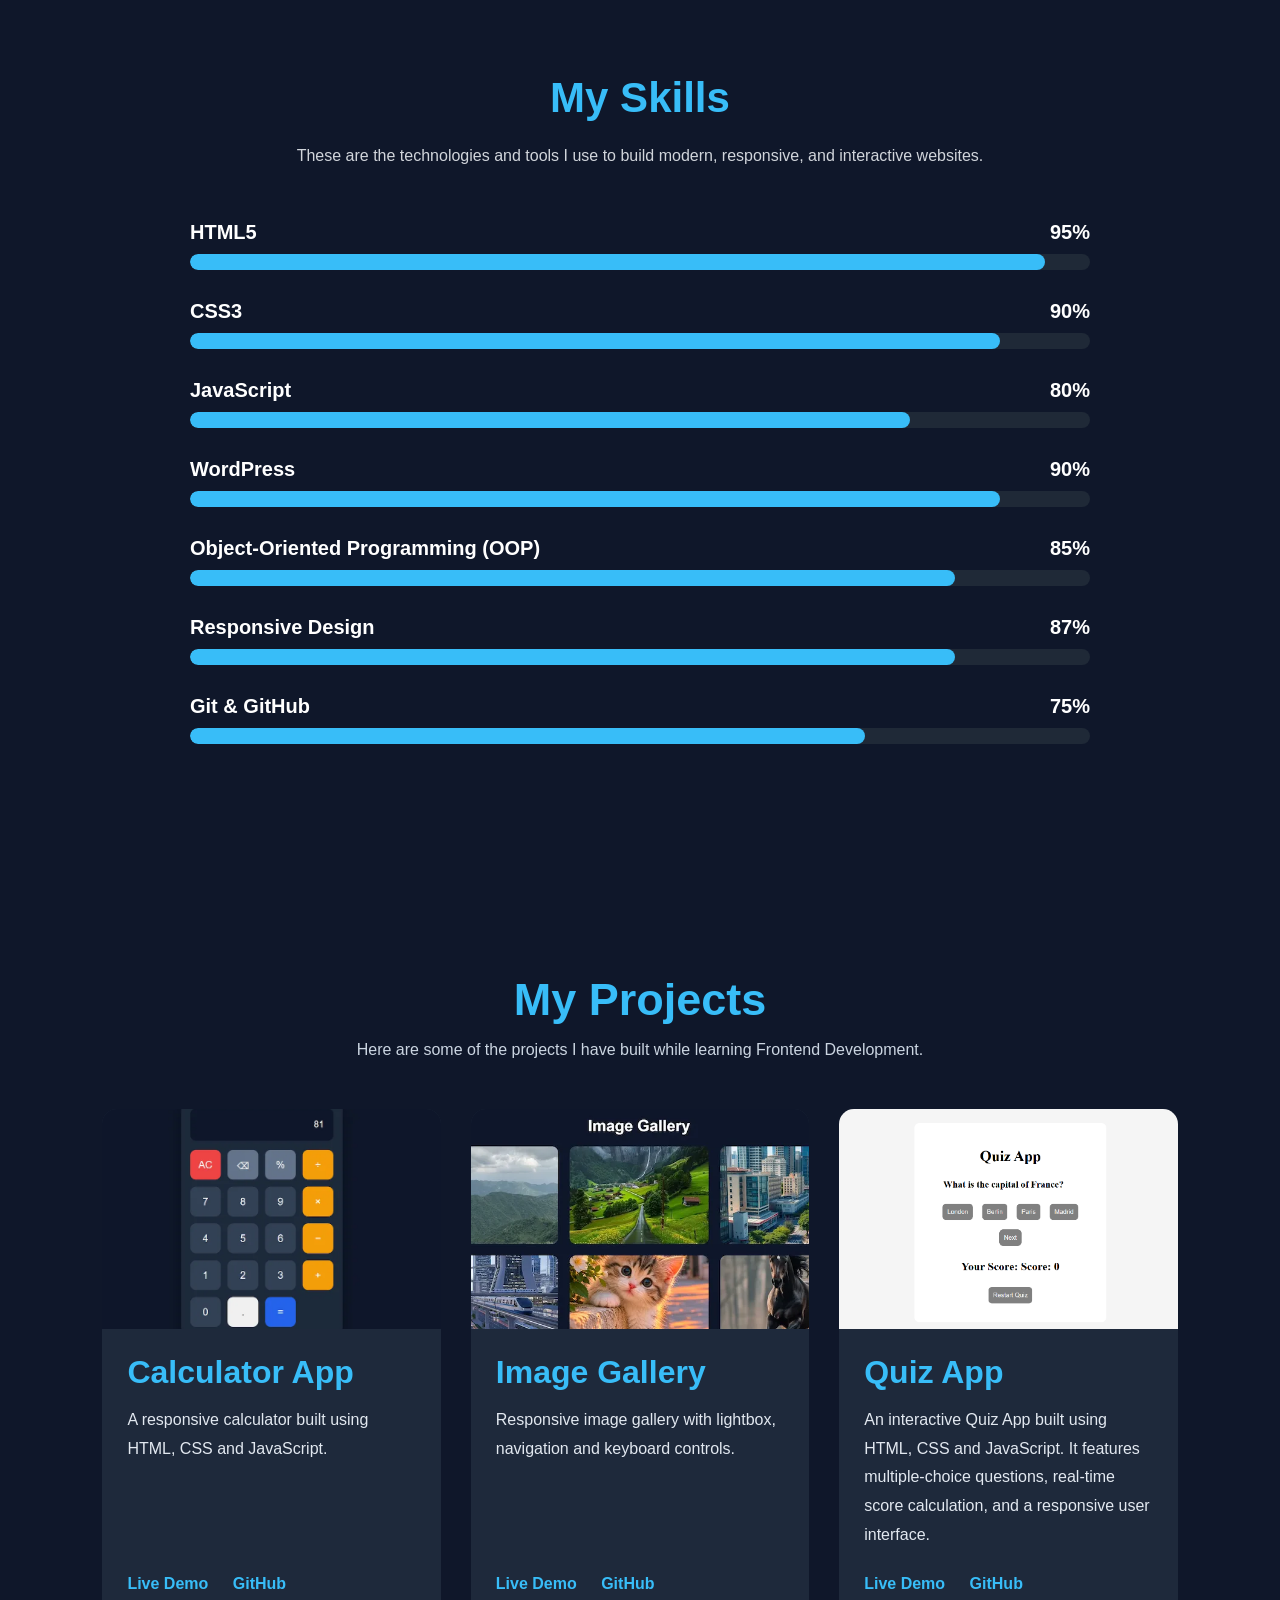
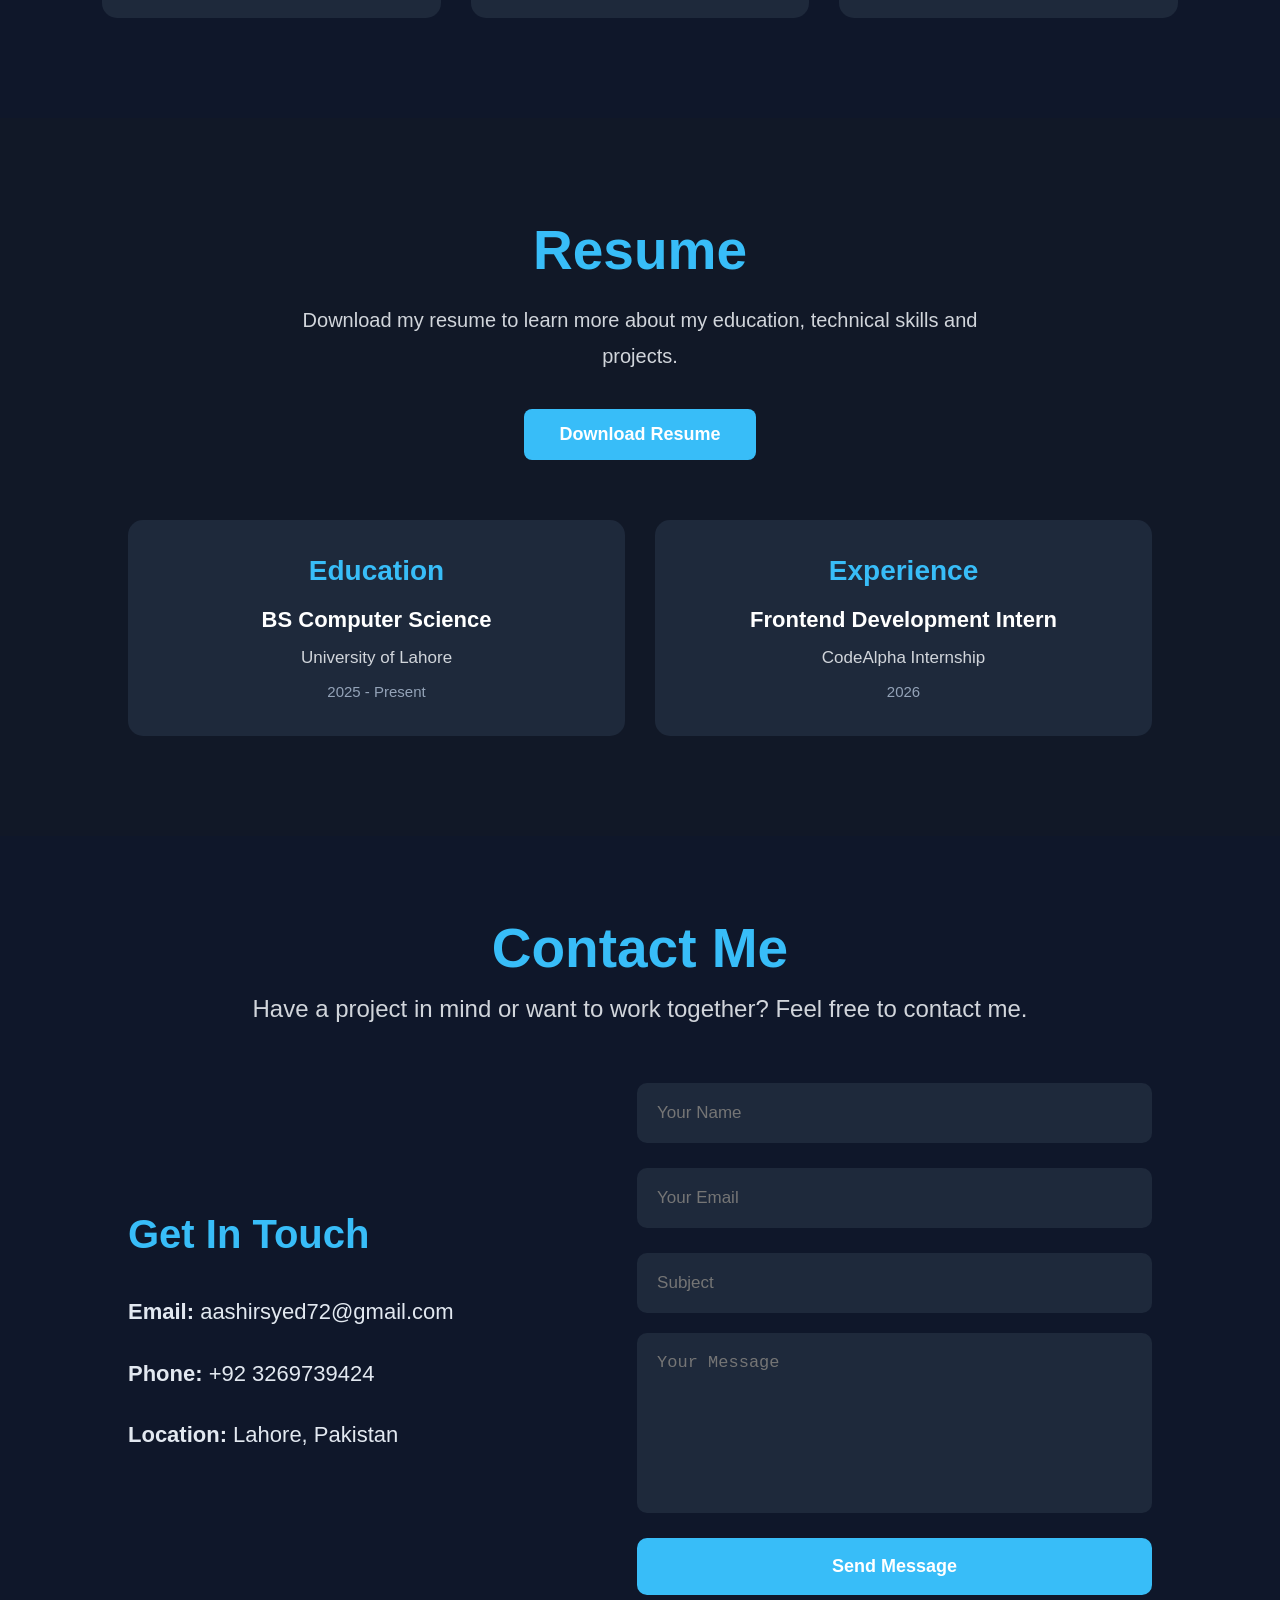
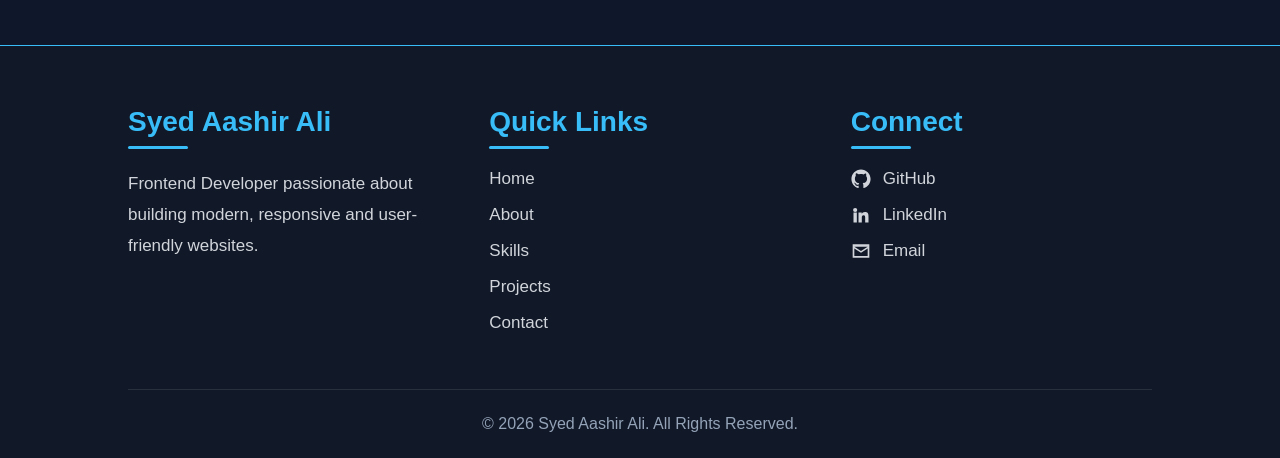
==== commit b34ffa27: "Calculator" ====
--- a/index.html
+++ b/index.html
@@ -284,7 +284,7 @@
 
                 <div class="project-card">
 
-                    <img src="Images/Calculator.png" alt="Calculator">
+                    <img src="Images/Calculator.webp" alt="Calculator">
 
                     <div class="project-content">
 
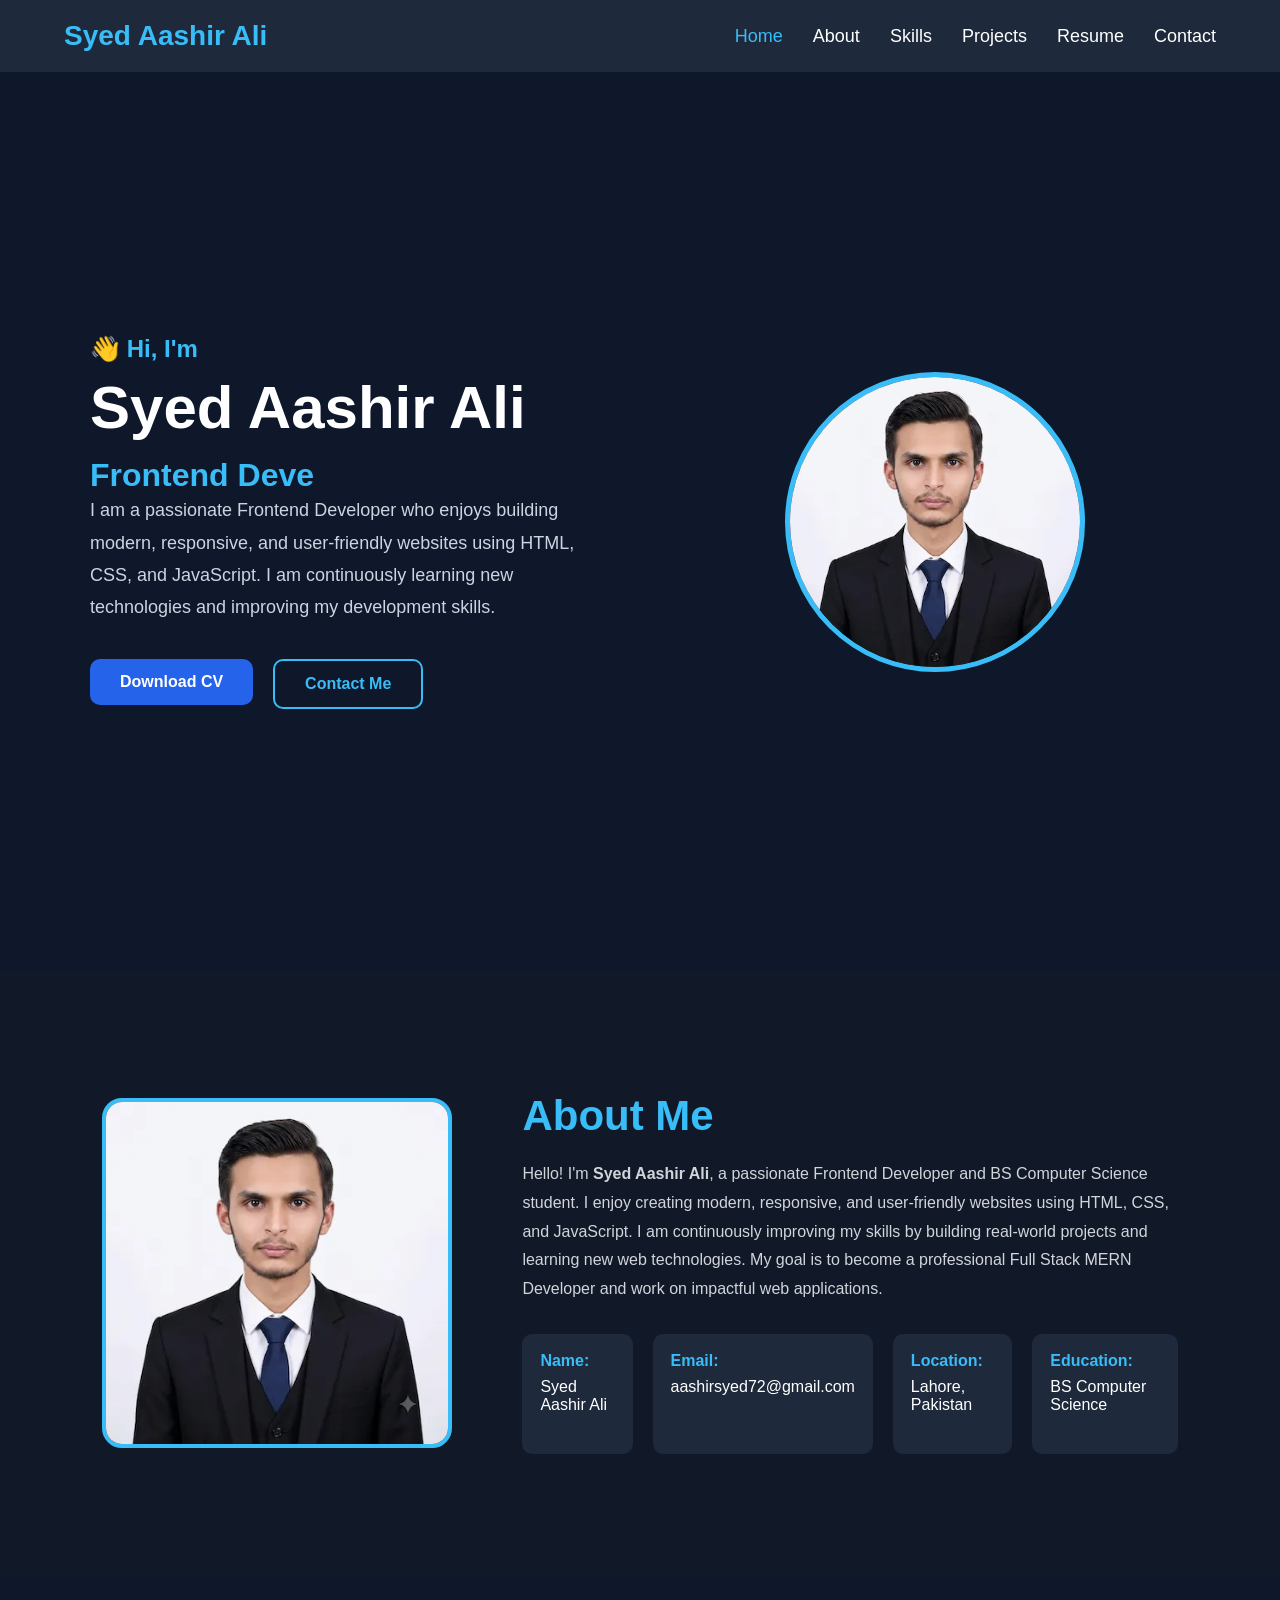
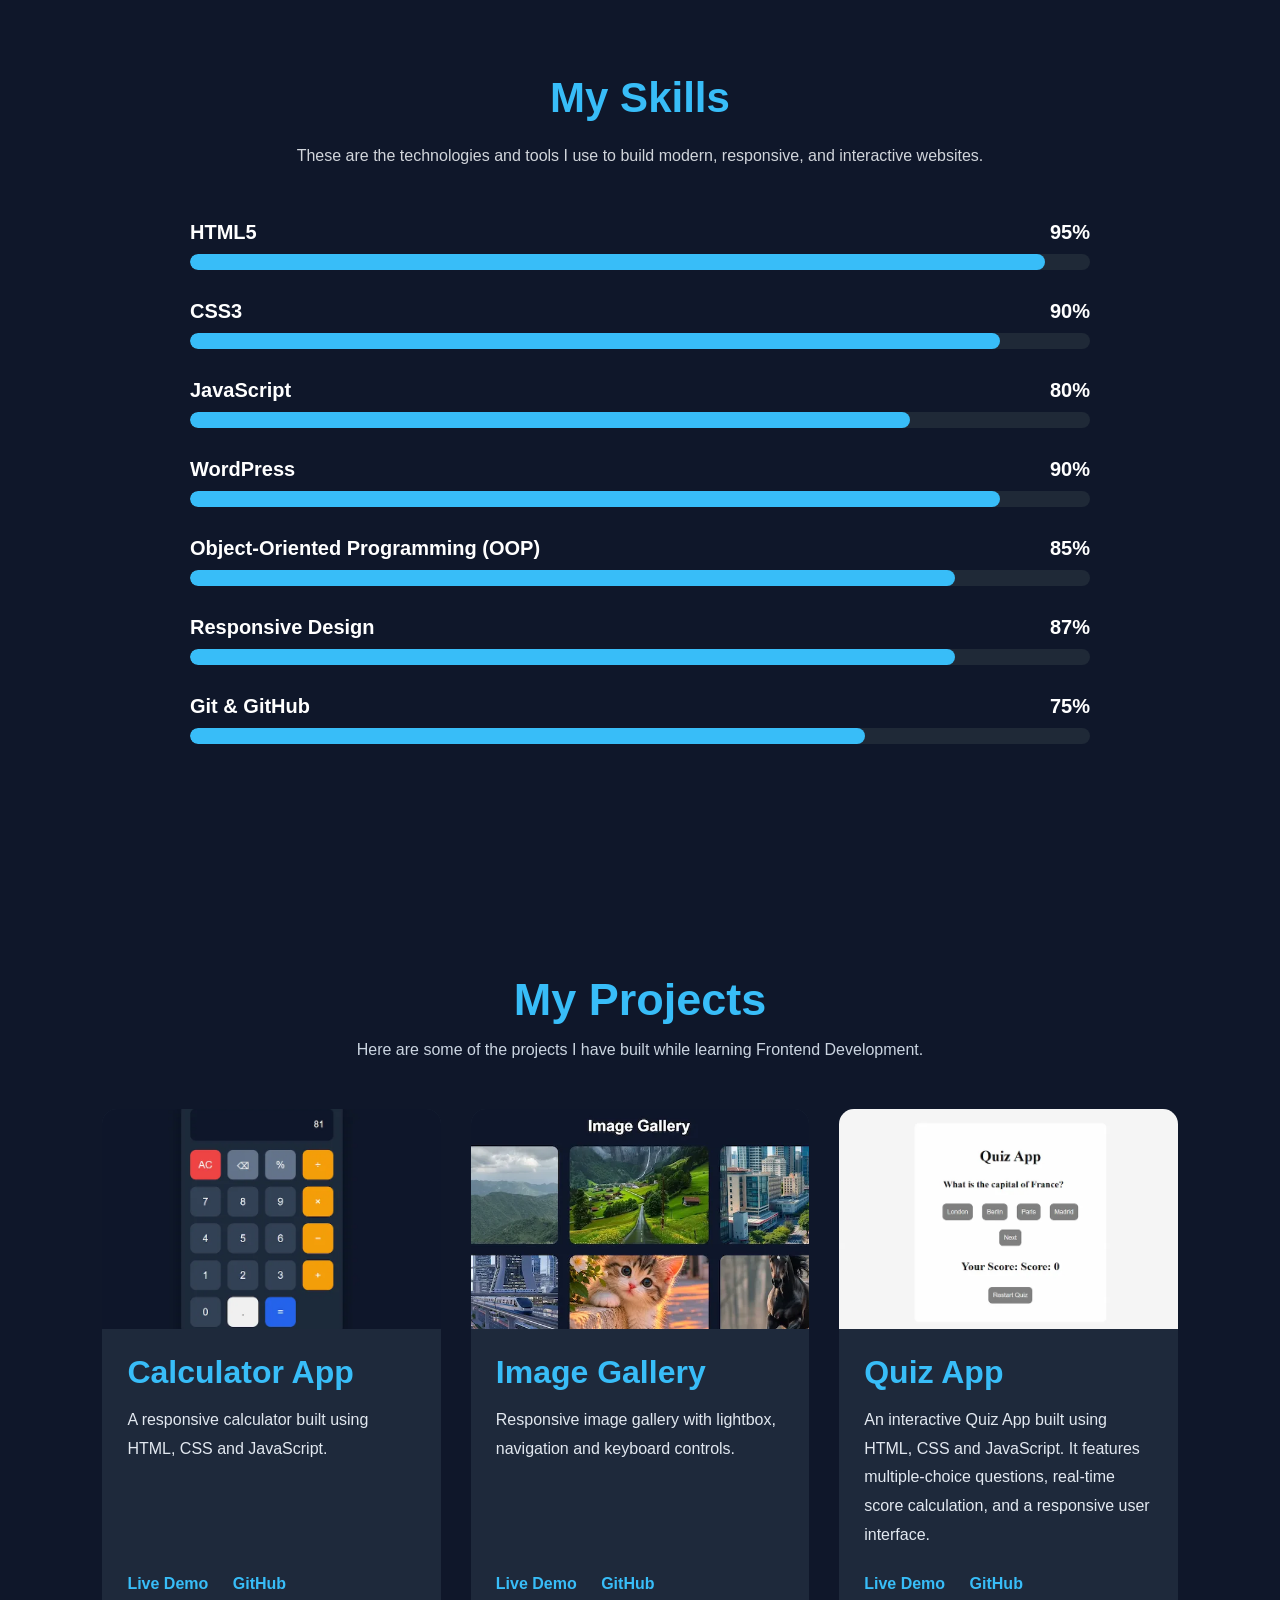
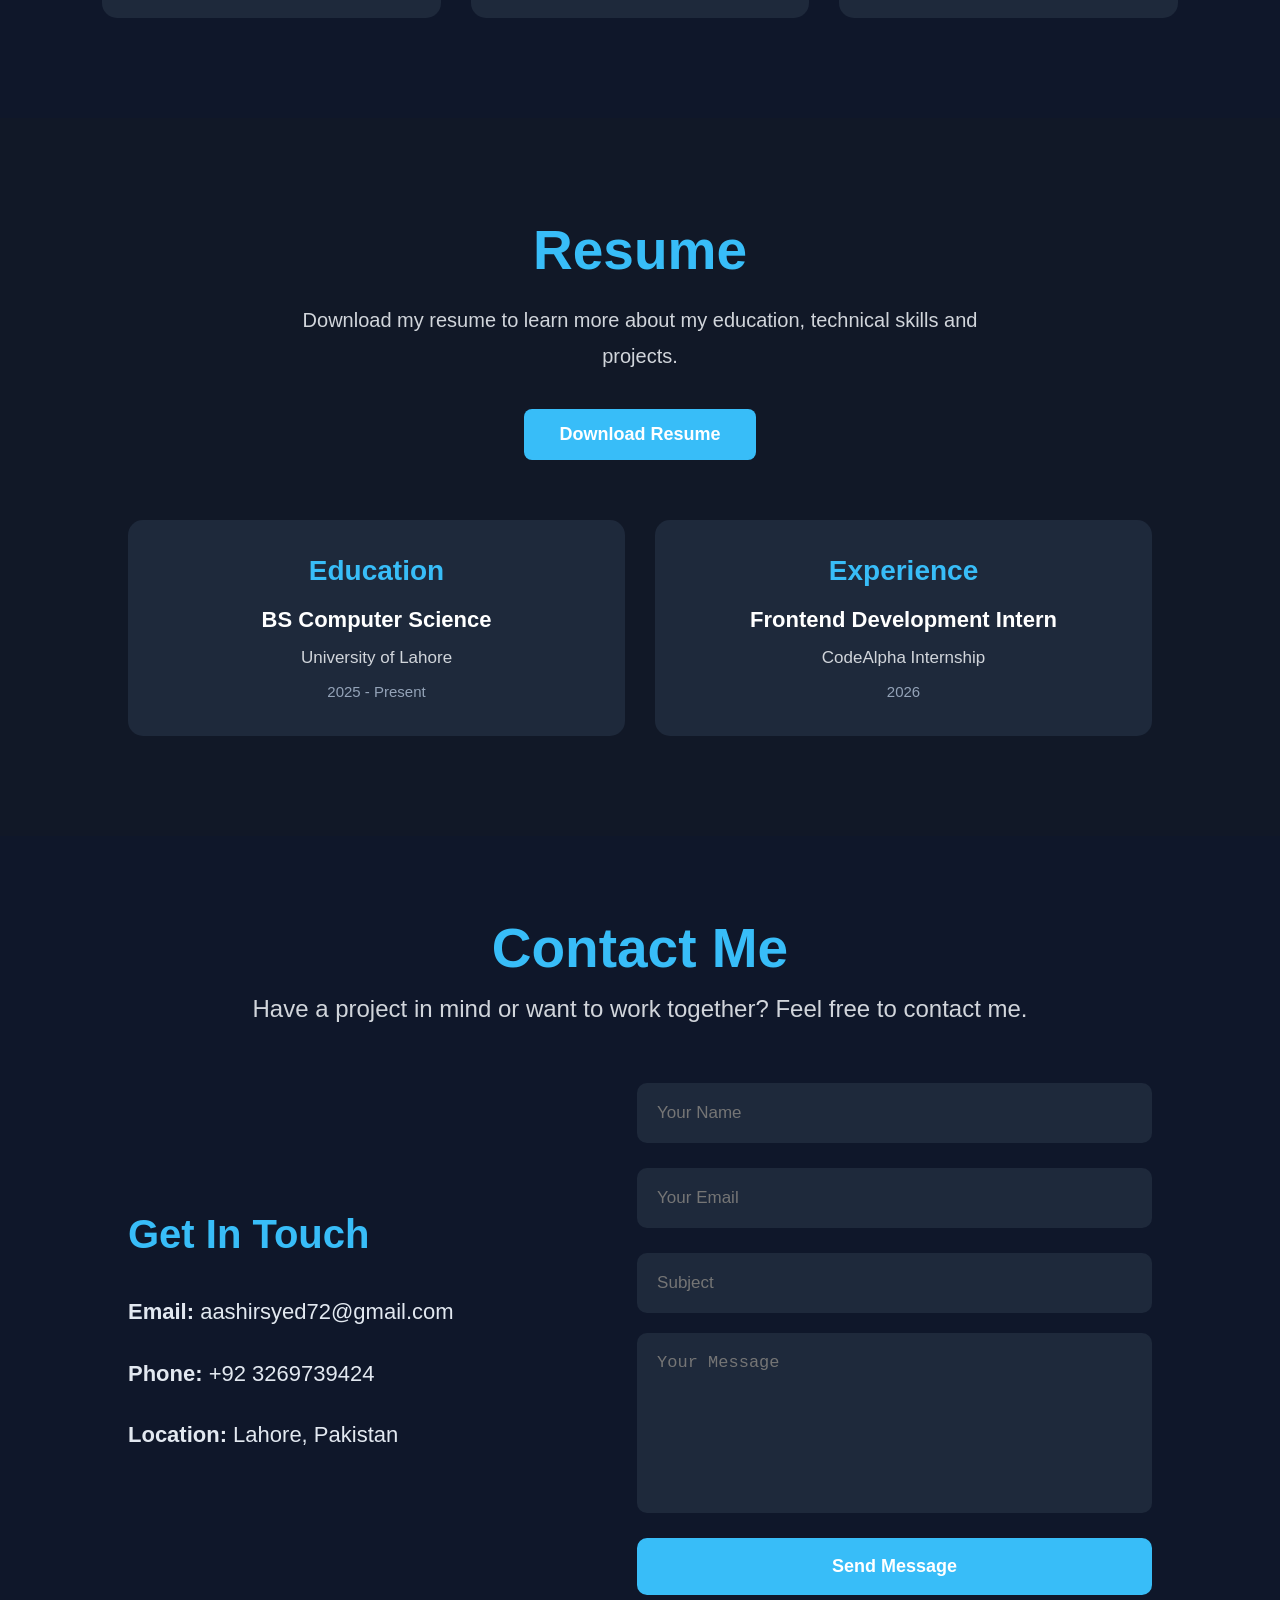
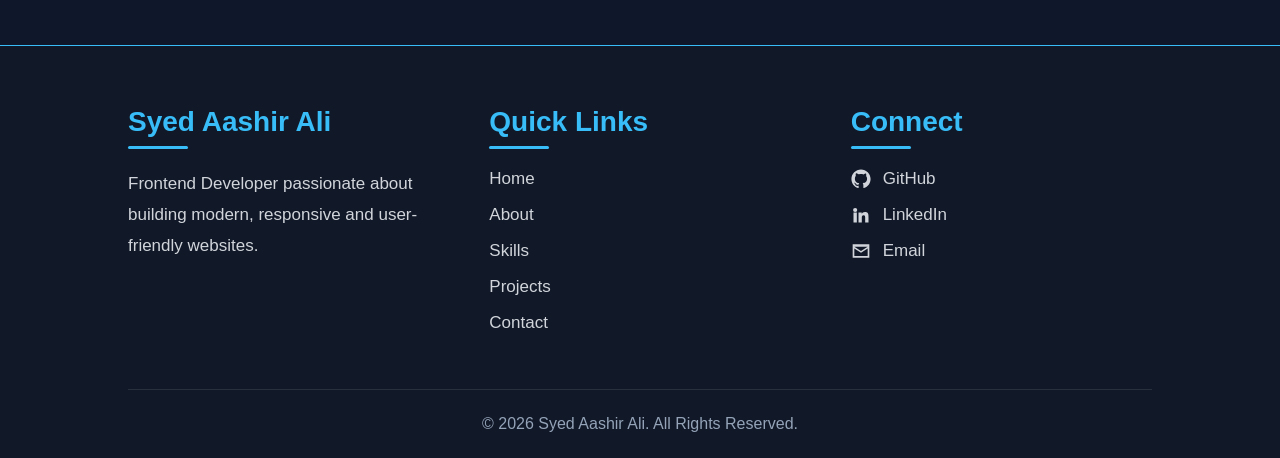
==== commit b6438587: "Quiz App" ====
--- a/index.html
+++ b/index.html
@@ -326,7 +326,7 @@
 
                 <div class="project-card">
 
-                    <img src="Images/Quiz App.png" alt="Quiz App">
+                    <img src="Images/Quiz App.webp" alt="Quiz App">
 
                     <div class="project-content">
 
